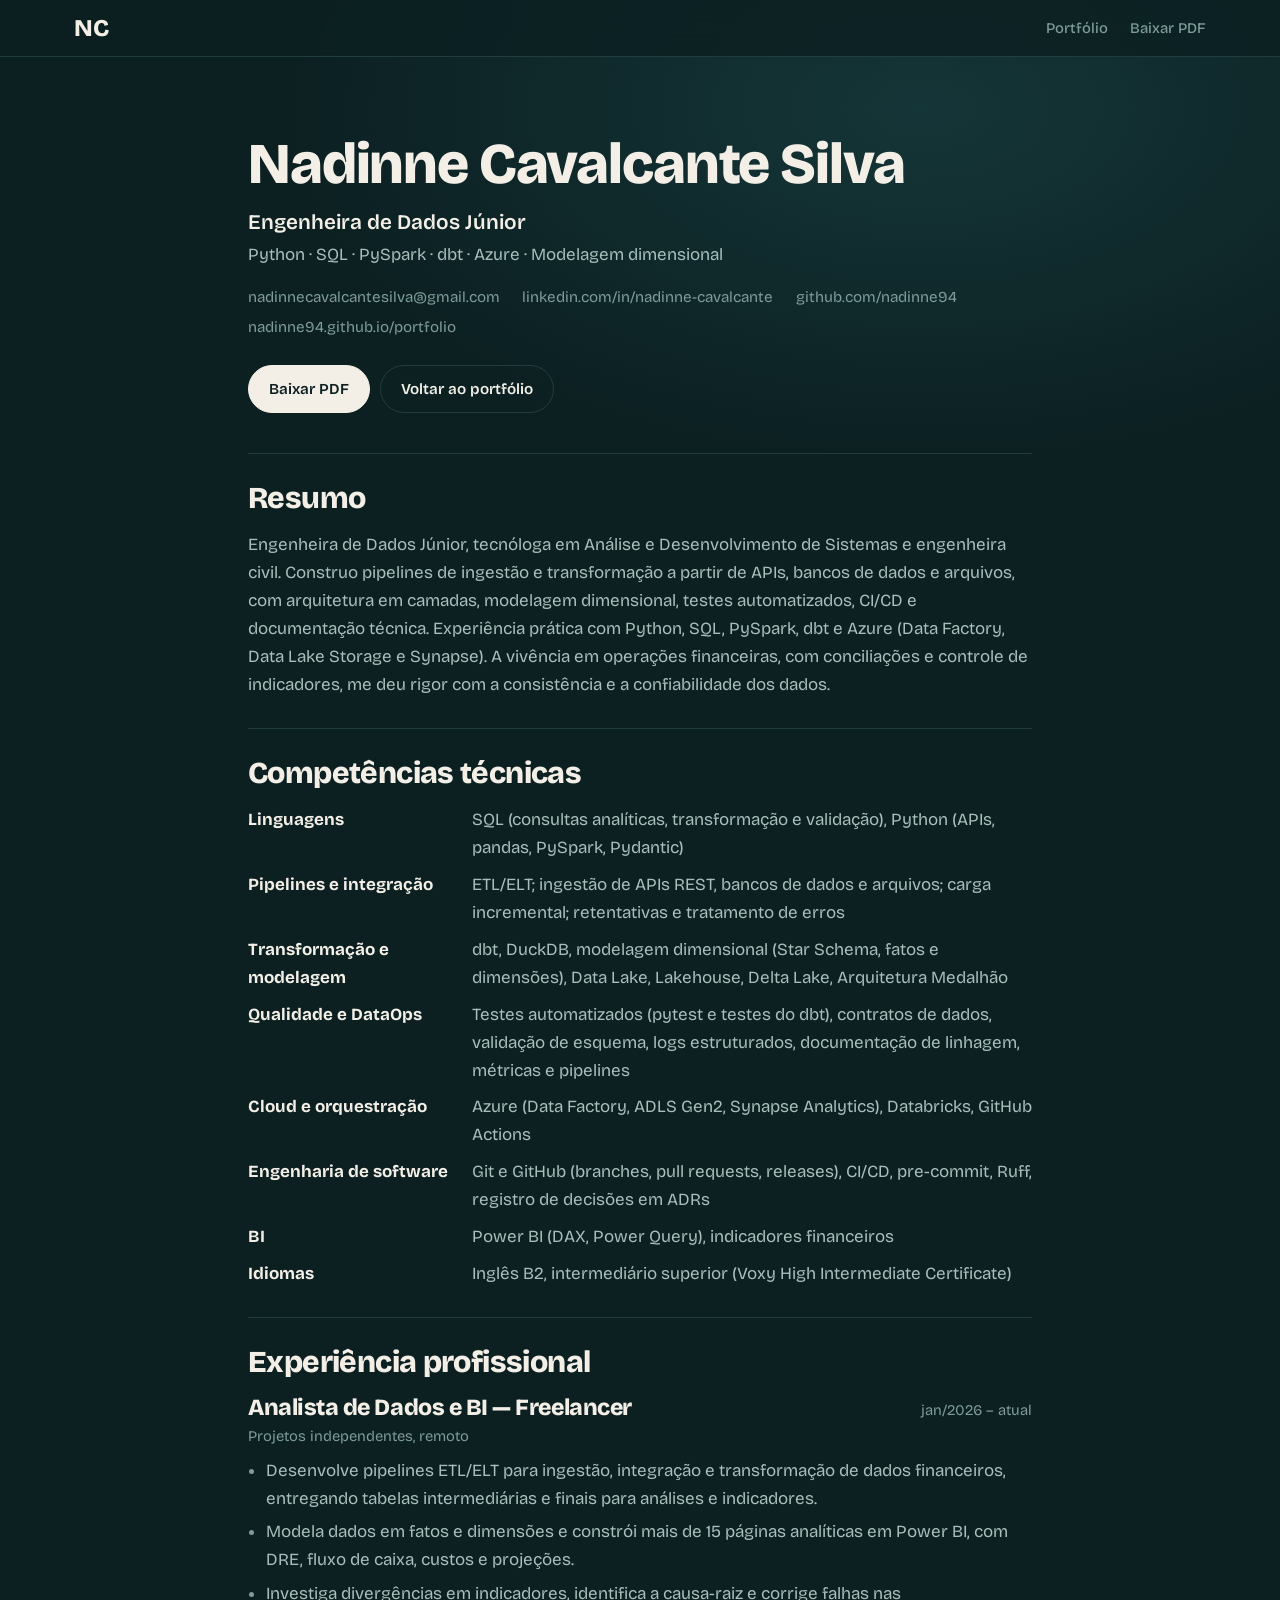
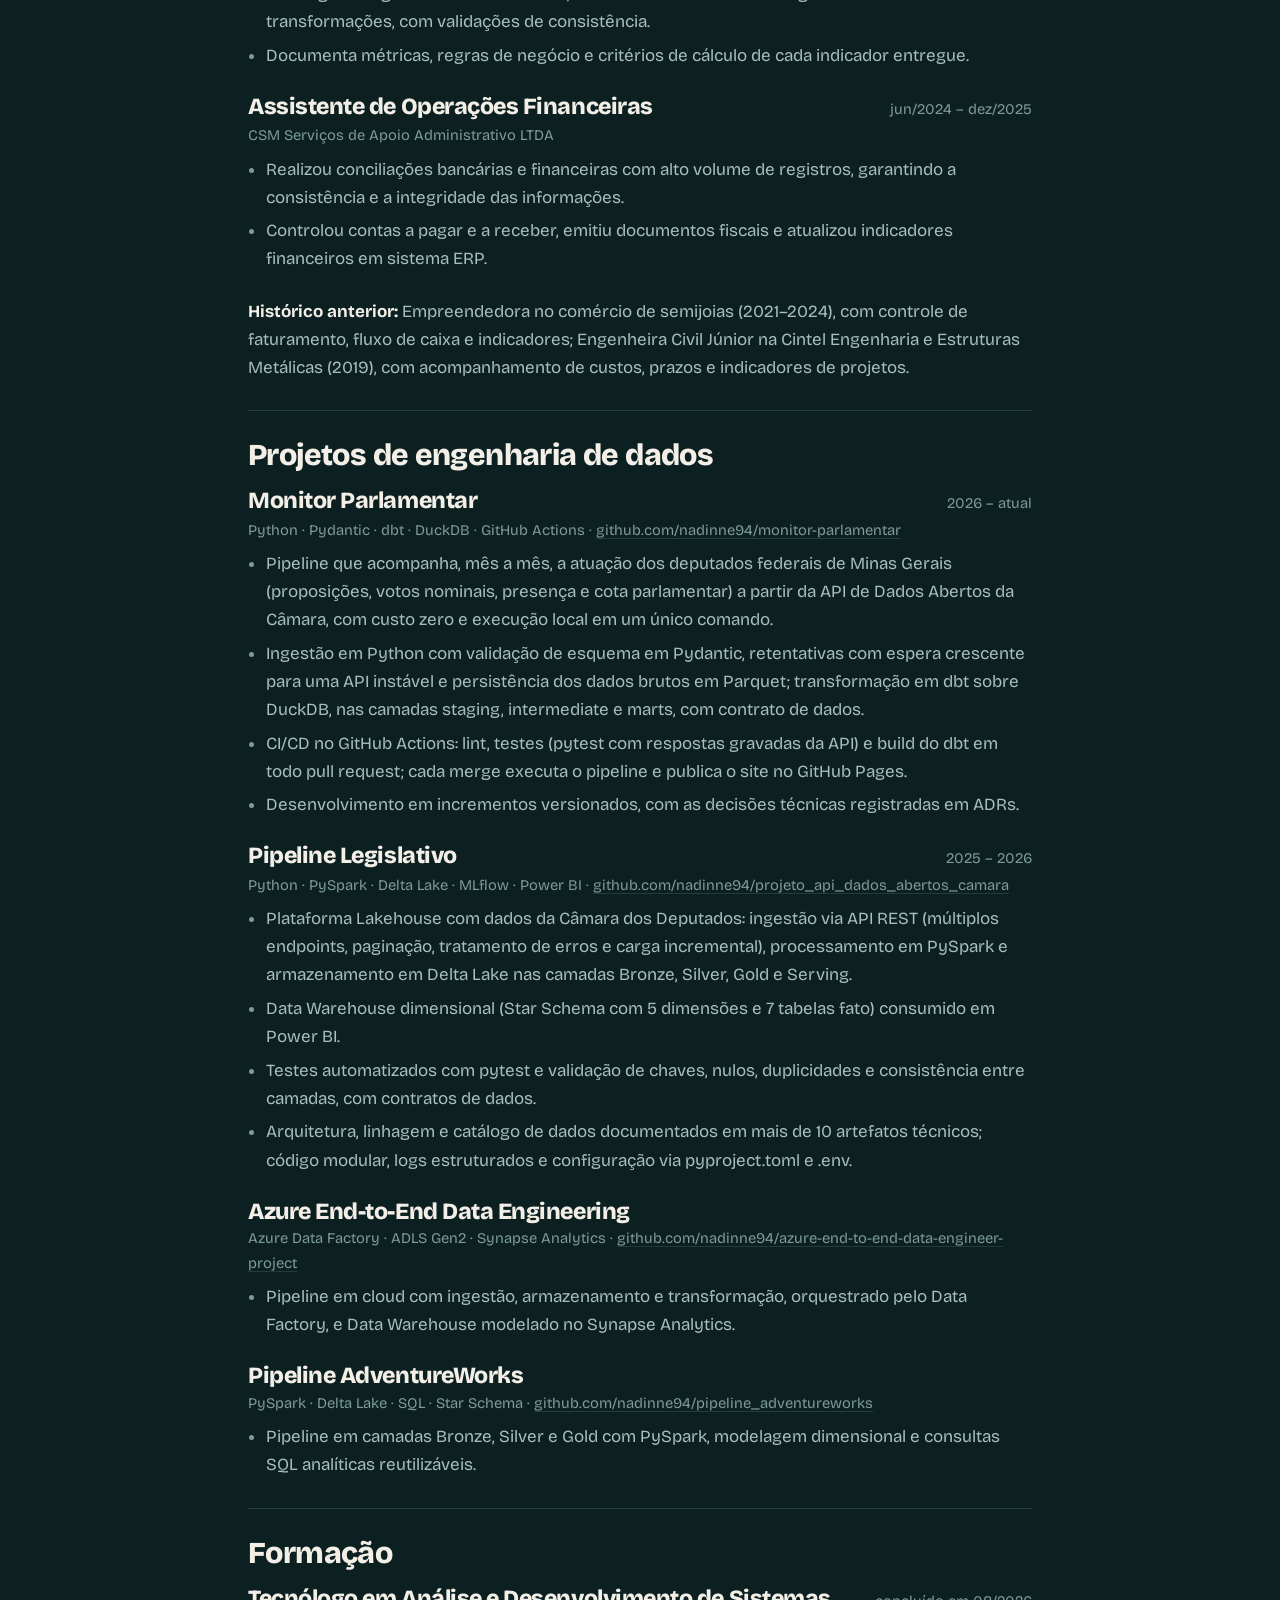
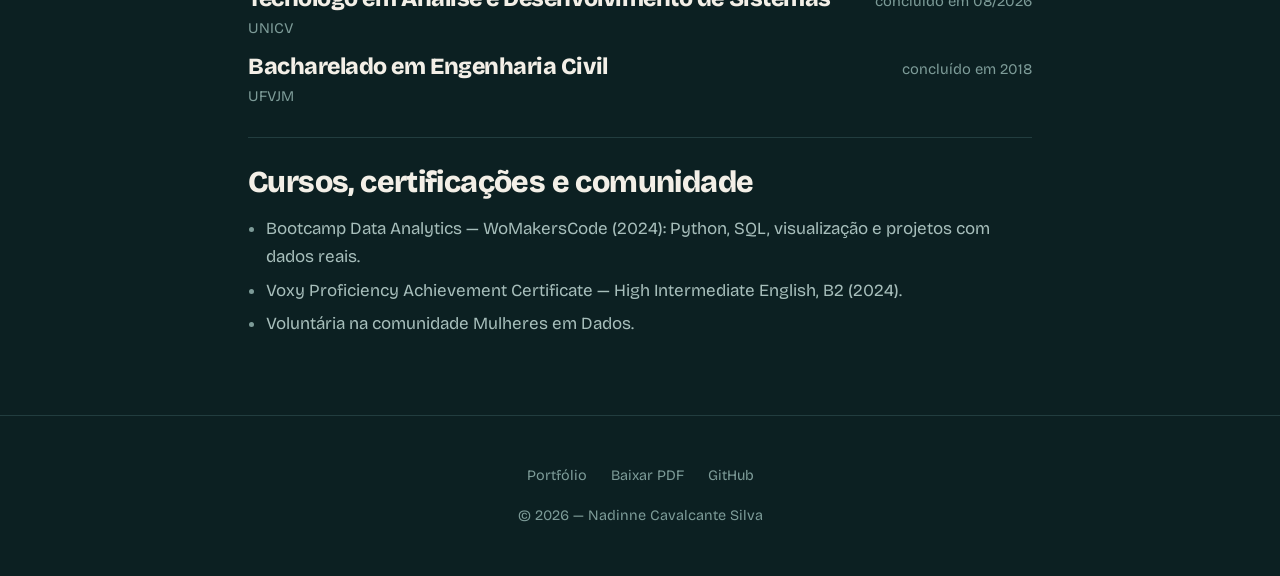
==== curriculo/index.html @ 25554c91 "Fonte em largura normal e nome sem o Silva no site" ====
<!DOCTYPE html>
<html lang="pt-BR">
<head>
  <meta charset="UTF-8" />
  <meta name="viewport" content="width=device-width, initial-scale=1, viewport-fit=cover" />
  <title>Currículo — Nadinne Cavalcante Silva</title>
  <meta name="description" content="Currículo de Nadinne Cavalcante Silva, Engenheira de Dados Júnior: Python, SQL, PySpark, dbt, Azure, modelagem dimensional, testes e CI/CD." />
  <script>document.documentElement.classList.add('js');</script>
  <link rel="preconnect" href="https://fonts.googleapis.com" />
  <link rel="preconnect" href="https://fonts.gstatic.com" crossorigin />
  <link href="https://fonts.googleapis.com/css2?family=Bricolage+Grotesque:opsz,wdth,wght@12..96,75..100,200..800&display=swap" rel="stylesheet" />
  <link rel="icon" type="image/svg+xml" href="../assets/favicon.svg" />
  <meta name="theme-color" content="#0c2022" />
  <link rel="stylesheet" href="../assets/css/styles.css?v=20261118" />
  <link rel="stylesheet" href="../assets/css/curriculo.css?v=20261118" />
</head>

<!--
  Este arquivo é a fonte única do currículo.
  Para atualizar o PDF: abra esta página no navegador, Ctrl+P,
  destino "Salvar como PDF", papel A4, margens "Padrão", e salve em
  docs/Nadinne_Cavalcante_Silva_Data_Engineer.pdf
  (a versão impressa já sai em fundo branco, pronta para candidaturas).
-->

<body>
  <nav class="navbar no-print">
    <div class="nav-inner">
      <a class="nav-logo" href="../">NC</a>
      <div class="nav-social">
        <a href="../">Portfólio</a>
        <a href="../docs/Nadinne_Cavalcante_Silva_Data_Engineer.pdf" download>Baixar PDF</a>
      </div>
    </div>
  </nav>

  <main class="cv">
    <header class="cv-header">
      <h1>Nadinne Cavalcante Silva</h1>
      <p class="cv-role">Engenheira de Dados Júnior</p>
      <p class="cv-stack">Python · SQL · PySpark · dbt · Azure · Modelagem dimensional</p>
      <ul class="cv-contacts">
        <li><a href="mailto:nadinnecavalcantesilva@gmail.com">nadinnecavalcantesilva@gmail.com</a></li>
        <li><a href="https://www.linkedin.com/in/nadinne-cavalcante/">linkedin.com/in/nadinne-cavalcante</a></li>
        <li><a href="https://github.com/nadinne94">github.com/nadinne94</a></li>
        <li><a href="https://nadinne94.github.io/portfolio/">nadinne94.github.io/portfolio</a></li>
      </ul>
      <div class="cv-actions no-print">
        <a class="btn primary" href="../docs/Nadinne_Cavalcante_Silva_Data_Engineer.pdf" download>Baixar PDF</a>
        <a class="btn" href="../#timeline">Voltar ao portfólio</a>
      </div>
    </header>

    <section class="cv-section">
      <h2>Resumo</h2>
      <p>
        Engenheira de Dados Júnior, tecnóloga em Análise e Desenvolvimento de Sistemas e engenheira civil. Construo pipelines de ingestão e transformação a partir de APIs, bancos de dados e arquivos, com arquitetura em camadas, modelagem dimensional, testes automatizados, CI/CD e documentação técnica. Experiência prática com Python, SQL, PySpark, dbt e Azure (Data Factory, Data Lake Storage e Synapse). A vivência em operações financeiras, com conciliações e controle de indicadores, me deu rigor com a consistência e a confiabilidade dos dados.
      </p>
    </section>

    <section class="cv-section">
      <h2>Competências técnicas</h2>
      <dl class="cv-skills">
        <div><dt>Linguagens</dt><dd>SQL (consultas analíticas, transformação e validação), Python (APIs, pandas, PySpark, Pydantic)</dd></div>
        <div><dt>Pipelines e integração</dt><dd>ETL/ELT; ingestão de APIs REST, bancos de dados e arquivos; carga incremental; retentativas e tratamento de erros</dd></div>
        <div><dt>Transformação e modelagem</dt><dd>dbt, DuckDB, modelagem dimensional (Star Schema, fatos e dimensões), Data Lake, Lakehouse, Delta Lake, Arquitetura Medalhão</dd></div>
        <div><dt>Qualidade e DataOps</dt><dd>Testes automatizados (pytest e testes do dbt), contratos de dados, validação de esquema, logs estruturados, documentação de linhagem, métricas e pipelines</dd></div>
        <div><dt>Cloud e orquestração</dt><dd>Azure (Data Factory, ADLS Gen2, Synapse Analytics), Databricks, GitHub Actions</dd></div>
        <div><dt>Engenharia de software</dt><dd>Git e GitHub (branches, pull requests, releases), CI/CD, pre-commit, Ruff, registro de decisões em ADRs</dd></div>
        <div><dt>BI</dt><dd>Power BI (DAX, Power Query), indicadores financeiros</dd></div>
        <div><dt>Idiomas</dt><dd>Inglês B2, intermediário superior (Voxy High Intermediate Certificate)</dd></div>
      </dl>
    </section>

    <section class="cv-section">
      <h2>Experiência profissional</h2>

      <article class="cv-item">
        <div class="cv-item-head">
          <h3>Analista de Dados e BI — Freelancer</h3>
          <span class="cv-date">jan/2026 – atual</span>
        </div>
        <p class="cv-org">Projetos independentes, remoto</p>
        <ul>
          <li>Desenvolve pipelines ETL/ELT para ingestão, integração e transformação de dados financeiros, entregando tabelas intermediárias e finais para análises e indicadores.</li>
          <li>Modela dados em fatos e dimensões e constrói mais de 15 páginas analíticas em Power BI, com DRE, fluxo de caixa, custos e projeções.</li>
          <li>Investiga divergências em indicadores, identifica a causa-raiz e corrige falhas nas transformações, com validações de consistência.</li>
          <li>Documenta métricas, regras de negócio e critérios de cálculo de cada indicador entregue.</li>
        </ul>
      </article>

      <article class="cv-item">
        <div class="cv-item-head">
          <h3>Assistente de Operações Financeiras</h3>
          <span class="cv-date">jun/2024 – dez/2025</span>
        </div>
        <p class="cv-org">CSM Serviços de Apoio Administrativo LTDA</p>
        <ul>
          <li>Realizou conciliações bancárias e financeiras com alto volume de registros, garantindo a consistência e a integridade das informações.</li>
          <li>Controlou contas a pagar e a receber, emitiu documentos fiscais e atualizou indicadores financeiros em sistema ERP.</li>
        </ul>
      </article>

      <p class="cv-previous">
        <strong>Histórico anterior:</strong> Empreendedora no comércio de semijoias (2021–2024), com controle de faturamento, fluxo de caixa e indicadores; Engenheira Civil Júnior na Cintel Engenharia e Estruturas Metálicas (2019), com acompanhamento de custos, prazos e indicadores de projetos.
      </p>
    </section>

    <section class="cv-section">
      <h2>Projetos de engenharia de dados</h2>

      <article class="cv-item">
        <div class="cv-item-head">
          <h3>Monitor Parlamentar</h3>
          <span class="cv-date">2026 – atual</span>
        </div>
        <p class="cv-org">Python · Pydantic · dbt · DuckDB · GitHub Actions · <a href="https://github.com/nadinne94/monitor-parlamentar">github.com/nadinne94/monitor-parlamentar</a></p>
        <ul>
          <li>Pipeline que acompanha, mês a mês, a atuação dos deputados federais de Minas Gerais (proposições, votos nominais, presença e cota parlamentar) a partir da API de Dados Abertos da Câmara, com custo zero e execução local em um único comando.</li>
          <li>Ingestão em Python com validação de esquema em Pydantic, retentativas com espera crescente para uma API instável e persistência dos dados brutos em Parquet; transformação em dbt sobre DuckDB, nas camadas staging, intermediate e marts, com contrato de dados.</li>
          <li>CI/CD no GitHub Actions: lint, testes (pytest com respostas gravadas da API) e build do dbt em todo pull request; cada merge executa o pipeline e publica o site no GitHub Pages.</li>
          <li>Desenvolvimento em incrementos versionados, com as decisões técnicas registradas em ADRs.</li>
        </ul>
      </article>

      <article class="cv-item">
        <div class="cv-item-head">
          <h3>Pipeline Legislativo</h3>
          <span class="cv-date">2025 – 2026</span>
        </div>
        <p class="cv-org">Python · PySpark · Delta Lake · MLflow · Power BI · <a href="https://github.com/nadinne94/projeto_api_dados_abertos_camara">github.com/nadinne94/projeto_api_dados_abertos_camara</a></p>
        <ul>
          <li>Plataforma Lakehouse com dados da Câmara dos Deputados: ingestão via API REST (múltiplos endpoints, paginação, tratamento de erros e carga incremental), processamento em PySpark e armazenamento em Delta Lake nas camadas Bronze, Silver, Gold e Serving.</li>
          <li>Data Warehouse dimensional (Star Schema com 5 dimensões e 7 tabelas fato) consumido em Power BI.</li>
          <li>Testes automatizados com pytest e validação de chaves, nulos, duplicidades e consistência entre camadas, com contratos de dados.</li>
          <li>Arquitetura, linhagem e catálogo de dados documentados em mais de 10 artefatos técnicos; código modular, logs estruturados e configuração via pyproject.toml e .env.</li>
        </ul>
      </article>

      <article class="cv-item">
        <div class="cv-item-head">
          <h3>Azure End-to-End Data Engineering</h3>
        </div>
        <p class="cv-org">Azure Data Factory · ADLS Gen2 · Synapse Analytics · <a href="https://github.com/nadinne94/azure-end-to-end-data-engineer-project">github.com/nadinne94/azure-end-to-end-data-engineer-project</a></p>
        <ul>
          <li>Pipeline em cloud com ingestão, armazenamento e transformação, orquestrado pelo Data Factory, e Data Warehouse modelado no Synapse Analytics.</li>
        </ul>
      </article>

      <article class="cv-item">
        <div class="cv-item-head">
          <h3>Pipeline AdventureWorks</h3>
        </div>
        <p class="cv-org">PySpark · Delta Lake · SQL · Star Schema · <a href="https://github.com/nadinne94/pipeline_adventureworks">github.com/nadinne94/pipeline_adventureworks</a></p>
        <ul>
          <li>Pipeline em camadas Bronze, Silver e Gold com PySpark, modelagem dimensional e consultas SQL analíticas reutilizáveis.</li>
        </ul>
      </article>
    </section>

    <section class="cv-section">
      <h2>Formação</h2>
      <article class="cv-item cv-item--compact">
        <div class="cv-item-head">
          <h3>Tecnólogo em Análise e Desenvolvimento de Sistemas</h3>
          <span class="cv-date">concluído em 08/2026</span>
        </div>
        <p class="cv-org">UNICV</p>
      </article>
      <article class="cv-item cv-item--compact">
        <div class="cv-item-head">
          <h3>Bacharelado em Engenharia Civil</h3>
          <span class="cv-date">concluído em 2018</span>
        </div>
        <p class="cv-org">UFVJM</p>
      </article>
    </section>

    <section class="cv-section">
      <h2>Cursos, certificações e comunidade</h2>
      <ul class="cv-list">
        <li>Bootcamp Data Analytics — WoMakersCode (2024): Python, SQL, visualização e projetos com dados reais.</li>
        <li>Voxy Proficiency Achievement Certificate — High Intermediate English, B2 (2024).</li>
        <li>Voluntária na comunidade Mulheres em Dados.</li>
      </ul>
    </section>
  </main>

  <footer class="footer no-print">
    <div class="footer-links">
      <a href="../">Portfólio</a>
      <a href="../docs/Nadinne_Cavalcante_Silva_Data_Engineer.pdf" download>Baixar PDF</a>
      <a href="https://github.com/nadinne94">GitHub</a>
    </div>
    <p>© 2026 — Nadinne Cavalcante Silva</p>
  </footer>
</body>
</html>
---- assets/css/styles.css ----
/* ==========================================================================
   Identidade visual — mesma da capa do LinkedIn
   Fundo verde-petróleo profundo com brilho suave à direita,
   títulos em Bricolage Grotesque condensada e pesada (creme),
   textos de apoio em verde-sálvia.
   ========================================================================== */

*, *::before, *::after { box-sizing: border-box; margin: 0; padding: 0; }

:root {
  /* Cores da capa (HSL sem a função, para permitir hsl(var(--x) / .1)) */
  --bg: 185 48% 9%;          /* #0c2022 — fundo */
  --bg-glow: 184 46% 15%;    /* #143436 — brilho radial */
  --card: 184 47% 11%;       /* superfícies um tom acima do fundo */
  --fg: 40 32% 93%;          /* #f2eee6 — creme dos títulos */
  --muted-fg: 172 15% 70%;   /* #a8bfbc — sálvia do subtítulo */
  --faint-fg: 174 13% 55%;   /* #7e9c99 — sálvia do link do GitHub */
  --border: 184 30% 19%;     /* linhas e contornos */
  --primary: 172 15% 70%;    /* destaque = sálvia (datas, rótulos, links) */

  --font: "Bricolage Grotesque", "Helvetica Neue", Arial, sans-serif;
  --radius: .75rem;
}

html { scroll-behavior: smooth; }

body {
  background:
    radial-gradient(ellipse 70% 55% at 72% 12%, hsl(var(--bg-glow)) 0%, transparent 70%),
    hsl(var(--bg));
  background-attachment: fixed;
  color: hsl(var(--fg));
  font-family: var(--font);
  font-optical-sizing: auto;
  font-size: 1.0625rem;
  line-height: 1.65;
  overflow-x: hidden;
  -webkit-text-size-adjust: 100%;
}

a { color: inherit; text-decoration: none; }
img, iframe { max-width: 100%; }

:focus-visible { outline: 2px solid hsl(var(--fg)); outline-offset: 3px; border-radius: 4px; }

/* Títulos: o "carimbo" da capa — condensado, pesado, creme */
h1, h2, h3, .nav-logo, .metric strong {
  font-family: var(--font);
  font-weight: 800;
  font-stretch: 100%;
  font-variation-settings: "wdth" 100;
  letter-spacing: -.02em;
  color: hsl(var(--fg));
}

/* ---------- Navegação ---------- */
.navbar {
  position: fixed; top: 0; width: 100%; z-index: 50;
  padding-top: env(safe-area-inset-top, 0px);
  backdrop-filter: blur(16px);
  background: hsl(var(--bg) / .82);
  border-bottom: 1px solid hsl(var(--border));
}
.nav-inner { max-width: 1180px; margin: 0 auto; padding: 1rem 1.5rem; display: flex; justify-content: space-between; align-items: center; }
.nav-logo { font-size: 1.5rem; line-height: 1; }
.nav-social { display: flex; align-items: center; gap: 1.4rem; }
.nav-social a, .mobile-menu a { color: hsl(var(--faint-fg)); font-size: .92rem; font-weight: 500; transition: color .2s; }
.nav-social a:hover, .mobile-menu a:hover { color: hsl(var(--fg)); }
.nav-toggle {
  display: none; background: transparent; border: 1px solid hsl(var(--border));
  color: hsl(var(--fg)); font-size: 1.3rem; border-radius: .6rem; padding: .3rem .65rem; cursor: pointer;
}
.mobile-menu { display: none; flex-direction: column; gap: .15rem; padding: .75rem 1rem 1rem; border-top: 1px solid hsl(var(--border)); background: hsl(var(--bg) / .98); }
.mobile-menu.open { display: flex; }
.mobile-menu a { padding: .75rem .8rem; border-radius: .6rem; }
.mobile-menu a:hover { background: hsl(var(--fg) / .05); }

/* ---------- Hero (espelha a composição da capa) ---------- */
.hero { max-width: 1180px; margin: 0 auto; padding: 9rem 1.5rem 3.5rem; position: relative; }
.hero h1 {
  font-size: clamp(3rem, 8.5vw, 6.5rem);
  line-height: .92;
  margin-bottom: 1.4rem;
  overflow-wrap: anywhere;
}
.gradient-text { color: inherit; } /* mantida por compatibilidade; sem degradê */
.hero-sub { color: hsl(var(--muted-fg)); font-size: clamp(1.1rem, 1.6vw, 1.3rem); line-height: 1.5; max-width: 34em; margin-bottom: 2rem; }
.hero-nav { margin-top: 2.2rem; display: flex; align-items: center; gap: .6rem; flex-wrap: wrap; }
.hero-actions { display: flex; gap: .6rem; flex-wrap: wrap; }
.container { max-width: 1180px; margin: 0 auto; padding: 0 1.5rem 2rem; }

/* ---------- Botões ---------- */
.tab-btn, .btn {
  display: inline-flex; align-items: center; justify-content: center; gap: .45rem;
  font-family: var(--font); font-weight: 600; font-size: .95rem;
  min-height: 42px; padding: .65rem 1.25rem;
  border-radius: 999px; border: 1px solid hsl(var(--border));
  background: transparent; color: hsl(var(--fg));
  cursor: pointer; transition: background .2s, color .2s, border-color .2s;
}
.tab-btn:hover, .btn:hover { border-color: hsl(var(--muted-fg)); }
/* aba ativa e ação principal: "pílula" creme, como o título da capa */
.tab-btn.active, .btn.primary { background: hsl(var(--fg)); border-color: hsl(var(--fg)); color: hsl(var(--bg)); }
.tab-btn.active:hover, .btn.primary:hover { background: hsl(var(--fg) / .88); }
.nav-pill { white-space: nowrap; }

/* As abas só se escondem quando o JavaScript está ativo;
   sem ele, as seções aparecem em sequência */
.js .tab-content { display: none; }
.js .tab-content.active { display: block; }

/* ---------- Seções ---------- */
.section { padding-bottom: 3.5rem; }
.section-header { display: flex; align-items: center; gap: .9rem; margin-bottom: 1.5rem; }
.gradient-line { width: 2.2rem; height: 2px; background: hsl(var(--muted-fg) / .6); border-radius: 2px; flex: 0 0 auto; }
.section-header h2 { font-size: clamp(1.8rem, 3vw, 2.3rem); line-height: 1; }
.lead, .card p, .project-hero p, .summary-block p { color: hsl(var(--muted-fg)); font-size: 1rem; }
.lead { max-width: 40em; }

.project-hero { border: 1px solid hsl(var(--border)); background: hsl(var(--card) / .7); border-radius: 1.1rem; padding: 1.6rem; margin-bottom: 1.6rem; position: relative; overflow: hidden; }
.project-hero h2 { font-size: clamp(1.8rem, 4vw, 2.8rem); line-height: 1; margin-bottom: .8rem; overflow-wrap: anywhere; }

.badge {
  display: inline-flex; margin-bottom: 1.1rem; font-size: .85rem; font-weight: 500;
  color: hsl(var(--muted-fg)); border: 1px solid hsl(var(--border));
  padding: .3rem .8rem; border-radius: 999px;
}

.project-summary { display: grid; gap: 1.2rem; margin: 1rem 0 1.5rem; max-width: 48rem; }
.summary-block { position: relative; padding: 0 0 1.2rem 1.4rem; border-left: 1px solid hsl(var(--border)); }
.summary-block::before { content: ""; position: absolute; left: -5px; top: .45rem; width: 9px; height: 9px; border-radius: 999px; background: hsl(var(--fg)); }
.summary-block span { display: inline-flex; margin-bottom: .25rem; color: hsl(var(--fg)); font-weight: 700; font-size: 1.05rem; }

/* ---------- Métricas e arquitetura ---------- */
.metrics { display: grid; grid-template-columns: repeat(2, 1fr); gap: .8rem; margin: 1.2rem 0; }
.metric { background: hsl(var(--card) / .7); border: 1px solid hsl(var(--border)); border-radius: var(--radius); padding: 1.1rem; min-width: 0; }
.metric strong { font-size: 2.2rem; line-height: 1; display: block; margin-bottom: .4rem; overflow-wrap: anywhere; }
.metric span { color: hsl(var(--muted-fg)); font-size: .9rem; }

.arch { display: grid; gap: .75rem; margin: 1rem 0; }
.arch-node { background: hsl(var(--card) / .7); border: 1px solid hsl(var(--border)); border-radius: var(--radius); padding: .8rem; text-align: center; font-weight: 600; font-size: .9rem; }
.arch-arrow { text-align: center; color: hsl(var(--faint-fg)); font-weight: 600; }

.dashboard-frame { width: 100%; aspect-ratio: 16/10; border: 1px solid hsl(var(--border)); border-radius: var(--radius); overflow: hidden; background: hsl(var(--card)); }
.dashboard-frame iframe { width: 100%; height: 100%; border: 0; }

/* ---------- Tags ---------- */
.skill-tag, .card-tag {
  border-radius: 999px; background: hsl(var(--fg) / .04);
  color: hsl(var(--muted-fg)); border: 1px solid hsl(var(--border)); font-weight: 500;
}

/* ---------- Cards ---------- */
.cards-grid { display: grid; grid-template-columns: 1fr; gap: 1rem; }
.card {
  background: hsl(var(--card) / .7); border: 1px solid hsl(var(--border));
  border-radius: var(--radius); padding: 1.4rem; position: relative; overflow: hidden;
  transition: border-color .25s; min-width: 0;
}
.card:hover { border-color: hsl(var(--muted-fg) / .55); }
.card-line { display: none; } /* filete em degradê da identidade antiga */
.card h3 { font-size: 1.45rem; line-height: 1.05; margin-bottom: .6rem; }
.card-tags { display: flex; flex-wrap: wrap; gap: .35rem; margin-top: .9rem; }
.card-tag { font-size: .78rem; padding: .2rem .6rem; }
.card-link { display: inline-flex; margin-top: 1rem; color: hsl(var(--fg)); font-size: .95rem; font-weight: 600; text-decoration: underline; text-decoration-color: hsl(var(--muted-fg) / .5); text-underline-offset: .25em; }
.card-link:hover { text-decoration-color: hsl(var(--fg)); }

/* Card inteiro clicável: o link do título se estende por todo o card */
.card-title-link { color: inherit; }
.card-title-link::after { content: ""; position: absolute; inset: 0; border-radius: inherit; }
.card:has(.card-title-link) { cursor: pointer; }
.card:has(.card-title-link:hover) .card-link,
.card:has(.card-title-link:focus-visible) .card-link { text-decoration-color: hsl(var(--fg)); }
.card:has(.card-title-link:focus-visible) { border-color: hsl(var(--fg)); }
.card-title-link:focus-visible { outline: none; }

/* ---------- Rodapé ---------- */
.footer { text-align: center; padding: 3rem 1.5rem calc(3rem + env(safe-area-inset-bottom, 0px)); border-top: 1px solid hsl(var(--border)); color: hsl(var(--faint-fg)); font-size: .9rem; }
.footer-links { display: flex; justify-content: center; gap: 1.5rem; margin-bottom: 1rem; flex-wrap: wrap; }
.footer-links a:hover { color: hsl(var(--fg)); }

/* ---------- Entrada suave (uma só, discreta) ---------- */
.js [data-reveal] { opacity: 0; transform: translateY(.6rem); transition: opacity .5s ease, transform .5s ease; }
.js [data-reveal].revealed { opacity: 1; transform: none; }
@media (prefers-reduced-motion: reduce) {
  html { scroll-behavior: auto; }
  .js [data-reveal] { opacity: 1; transform: none; transition: none; }
}

/* ---------- Responsivo ---------- */
@media (min-width: 720px) { .cards-grid { grid-template-columns: repeat(2, 1fr); } }
@media (min-width: 820px) { .metrics { grid-template-columns: repeat(4, 1fr); } }
@media (min-width: 1040px) { .cards-grid { grid-template-columns: repeat(3, 1fr); } }

@media (max-width: 980px) {
  .nav-inner { padding: .75rem 1rem; }
  .nav-social { display: none; }
  .nav-toggle { display: block; }
}

@media (max-width: 640px) {
  body { font-size: 1rem; line-height: 1.6; }
  .hero { padding: 6.8rem 1rem 2.4rem; }
  .hero h1 { font-size: clamp(2.8rem, 15vw, 3.6rem); }
  .hero-sub { font-size: 1.05rem; }
  .hero-nav, .hero-actions { display: grid; grid-template-columns: 1fr 1fr; gap: .5rem; }
  .tab-btn, .btn { width: 100%; padding: .7rem 1rem; }
  .btn.primary { grid-column: 1 / -1; } /* ação principal ocupa a linha inteira */
  .container { padding: 0 1rem 1.5rem; }
  .section { padding-bottom: 2.4rem; }
  .section-header { gap: .65rem; margin-bottom: 1rem; }
  .gradient-line { width: 1.5rem; }
  .section-header h2 { font-size: 1.75rem; }
  .project-hero { padding: 1.1rem; border-radius: .9rem; }
  .lead, .card p, .project-hero p, .summary-block p { font-size: .95rem; }
  .summary-block { padding-left: 1rem; }
  .metrics { grid-template-columns: 1fr 1fr; }
  .metric { padding: .9rem; }
  .metric strong { font-size: 1.7rem; }
  .arch { grid-template-columns: 1fr; gap: .45rem; }
  .arch-arrow { font-size: 0; }
  .arch-arrow::after { content: '↓'; font-size: 1.05rem; }
  .dashboard-frame { aspect-ratio: 4/3; }
  .card { padding: 1.1rem; }
  .card h3 { font-size: 1.3rem; }
  .footer { padding: 2.2rem 1rem calc(2.2rem + env(safe-area-inset-bottom, 0px)); }
  .footer-links { gap: 1rem; }
}

@media (max-width: 380px) {
  .hero h1 { font-size: 2.6rem; }
  .container, .hero { padding-left: .85rem; padding-right: .85rem; }
  .project-hero, .card { padding: .95rem; }
  .dashboard-frame { aspect-ratio: 1/1; }
}
---- assets/css/curriculo.css ----
/* Currículo: na tela segue a identidade do portfólio;
   na impressão (e no PDF) vira um documento claro, de uma coluna, fácil de ler
   para pessoas e para os sistemas de recrutamento. */

.cv { max-width: 52rem; margin: 0 auto; padding: 8.5rem 1.5rem 3rem; }

.cv-header { margin-bottom: 2.5rem; }
.cv-header h1 { font-size: clamp(2.3rem, 6vw, 3.6rem); line-height: 1; margin-bottom: .8rem; text-wrap: balance; }
.cv-role { font-size: 1.3rem; font-weight: 600; color: hsl(var(--fg)); }
.cv-stack { color: hsl(var(--muted-fg)); margin-bottom: 1rem; }
.cv-contacts { list-style: none; display: flex; flex-wrap: wrap; gap: .3rem 1.4rem; color: hsl(var(--faint-fg)); font-size: .95rem; }
.cv-contacts a:hover, .cv-org a:hover { color: hsl(var(--fg)); }
.cv-actions { display: flex; gap: .6rem; flex-wrap: wrap; margin-top: 1.6rem; }

.cv-section { padding: 1.8rem 0; border-top: 1px solid hsl(var(--border)); }
.cv-section h2 { font-size: 1.9rem; line-height: 1; margin-bottom: 1.1rem; }
.cv-section > p { color: hsl(var(--muted-fg)); }

.cv-skills { display: grid; gap: .55rem; }
.cv-skills div { display: grid; grid-template-columns: 13rem 1fr; gap: 1rem; }
.cv-skills dt { font-weight: 700; }
.cv-skills dd { color: hsl(var(--muted-fg)); }

.cv-item + .cv-item { margin-top: 1.5rem; }
.cv-item-head { display: flex; justify-content: space-between; align-items: baseline; gap: 1rem; flex-wrap: wrap; }
.cv-item h3 { font-size: 1.45rem; line-height: 1.1; }
.cv-date { color: hsl(var(--faint-fg)); font-size: .92rem; white-space: nowrap; }
.cv-org { color: hsl(var(--faint-fg)); font-size: .92rem; margin: .15rem 0 .5rem; overflow-wrap: anywhere; }
.cv-org a { text-decoration: underline; text-decoration-color: hsl(var(--border)); text-underline-offset: .2em; }
.cv-item ul, .cv-list { padding-left: 1.1rem; display: grid; gap: .35rem; color: hsl(var(--muted-fg)); }
.cv-item ul li::marker, .cv-list li::marker { color: hsl(var(--faint-fg)); }
.cv-item--compact + .cv-item--compact { margin-top: .9rem; }
.cv-item--compact .cv-org { margin-bottom: 0; }
.cv-previous { margin-top: 1.5rem; color: hsl(var(--muted-fg)); }
.cv-previous strong { color: hsl(var(--fg)); }

@media (max-width: 640px) {
  .cv { padding: 6.5rem 1rem 2rem; }
  .cv-skills div { grid-template-columns: 1fr; gap: 0; }
  .cv-actions { display: grid; grid-template-columns: 1fr; }
  .cv-actions .btn { width: 100%; }
  /* esta página não tem menu hambúrguer */
  .nav-social { display: flex; gap: 1rem; }
}
@media (min-width: 641px) and (max-width: 980px) {
  .nav-social { display: flex; gap: 1rem; }
}

/* ---------- Impressão / PDF ---------- */
@page { size: A4; margin: 14mm 15mm; }

@media print {
  .no-print { display: none !important; }

  body {
    background: #fff !important;
    color: #1a1a1a;
    font-size: 9.6pt;
    line-height: 1.38;
  }
  h1, h2, h3, .cv-header h1, .cv-section h2, .cv-item h3 {
    color: #0c2022;
    font-stretch: 100%;
    font-variation-settings: "wdth" 100;
  }
  .cv { max-width: none; padding: 0; }
  .cv-header { margin-bottom: 4mm; }
  .cv-header h1 { font-size: 20pt; line-height: 1.1; margin-bottom: 1mm; font-weight: 800; }
  .cv-role { font-size: 11.5pt; color: #0c2022; }
  .cv-stack { font-size: 9.6pt; color: #3d4f4e; margin-bottom: 1.5mm; }
  .cv-contacts { font-size: 9pt; color: #3d4f4e; gap: 0 5mm; }

  .cv-section { padding: 3mm 0 2mm; border-top: 0.6pt solid #b9c7c5; }
  .cv-section h2 { font-size: 10.5pt; font-weight: 800; letter-spacing: .06em; text-transform: uppercase; margin-bottom: 2mm; }
  .cv-section > p, .cv-skills dd, .cv-item ul, .cv-list, .cv-previous { color: #1a1a1a; }

  .cv-skills { gap: 1mm; }
  .cv-skills div { grid-template-columns: 42mm 1fr; gap: 3mm; }
  .cv-item + .cv-item { margin-top: 3mm; }
  .cv-item h3 { font-size: 10.2pt; font-weight: 700; line-height: 1.25; }
  .cv-date, .cv-org { font-size: 8.8pt; color: #3d4f4e; }
  .cv-org { margin: 0 0 1mm; }
  .cv-org a { text-decoration: none; }
  .cv-item ul, .cv-list { gap: .6mm; padding-left: 4.5mm; }
  .cv-item, .cv-skills div, .cv-item-head { break-inside: avoid; }
  .cv-section h2 { break-after: avoid; }
  .cv-previous { margin-top: 2.5mm; }
  .cv-previous strong, .cv-skills dt { color: #0c2022; }
  a { color: inherit !important; }
}
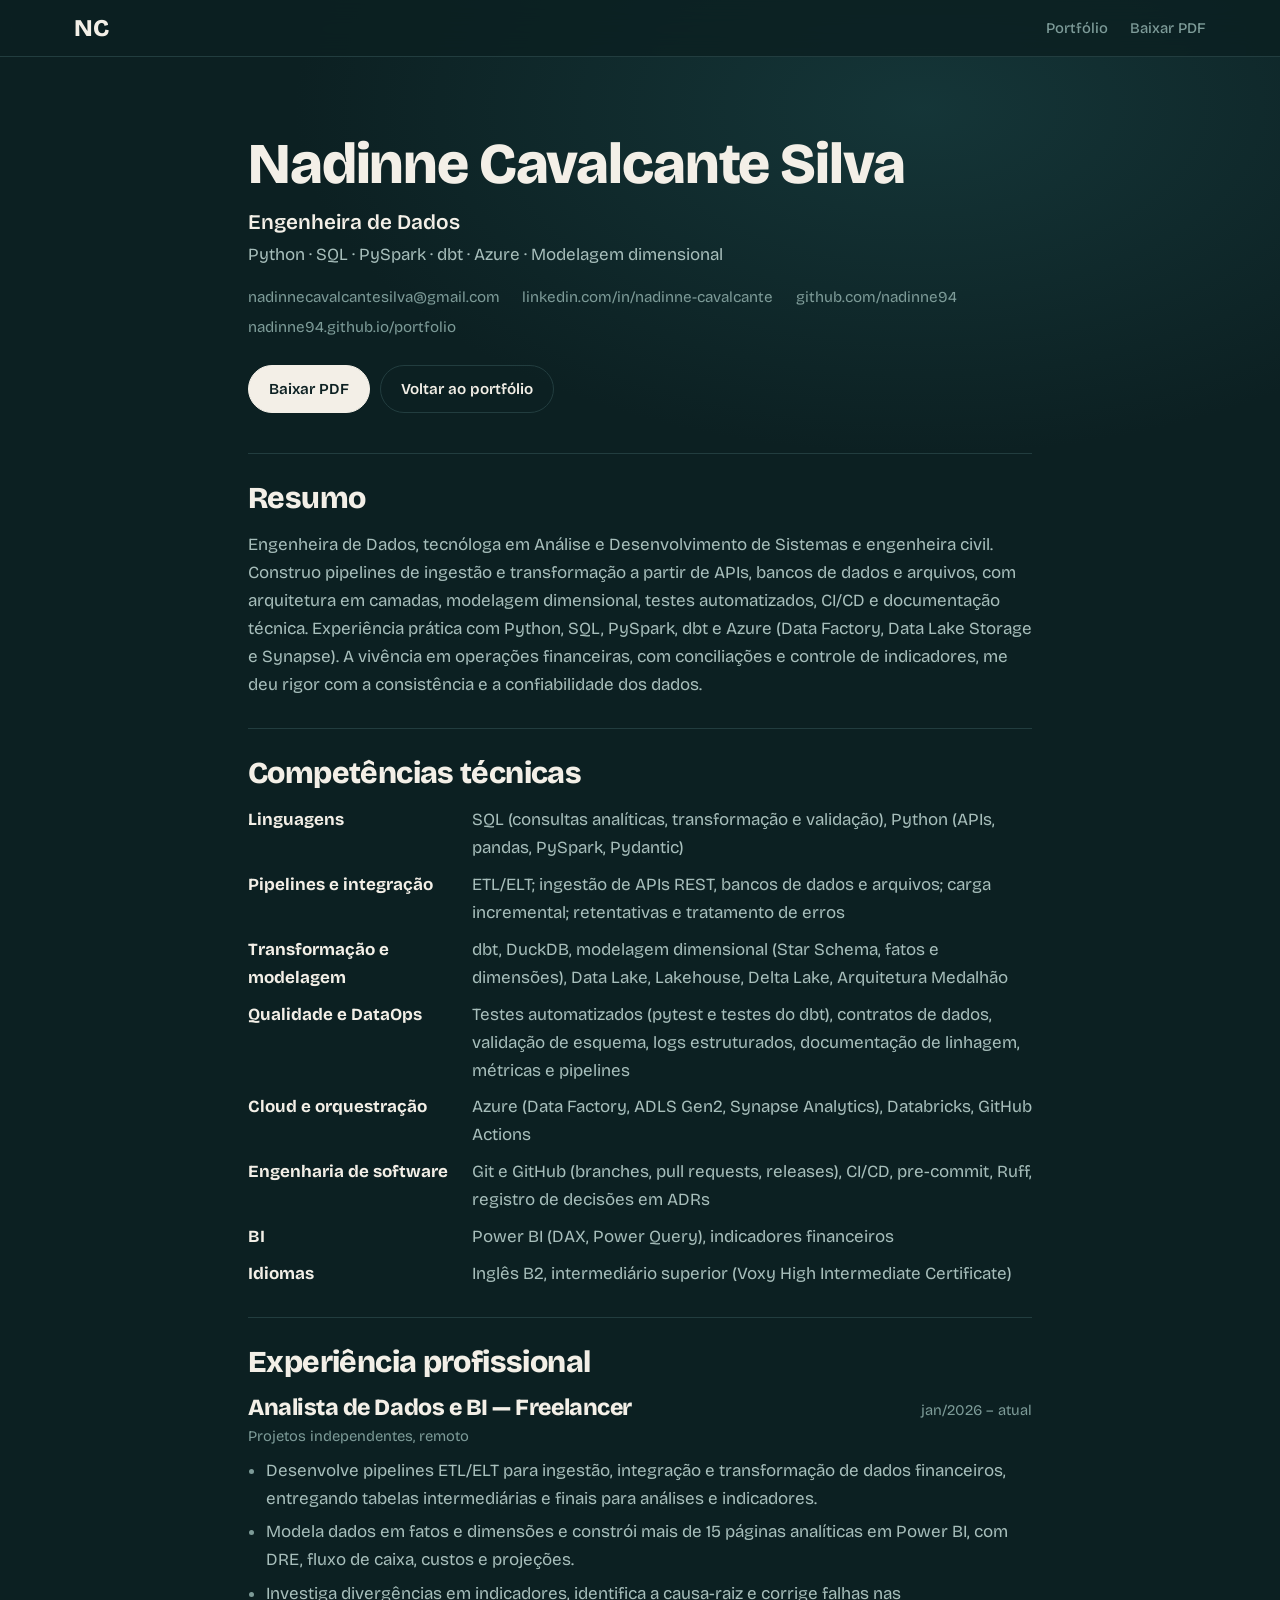
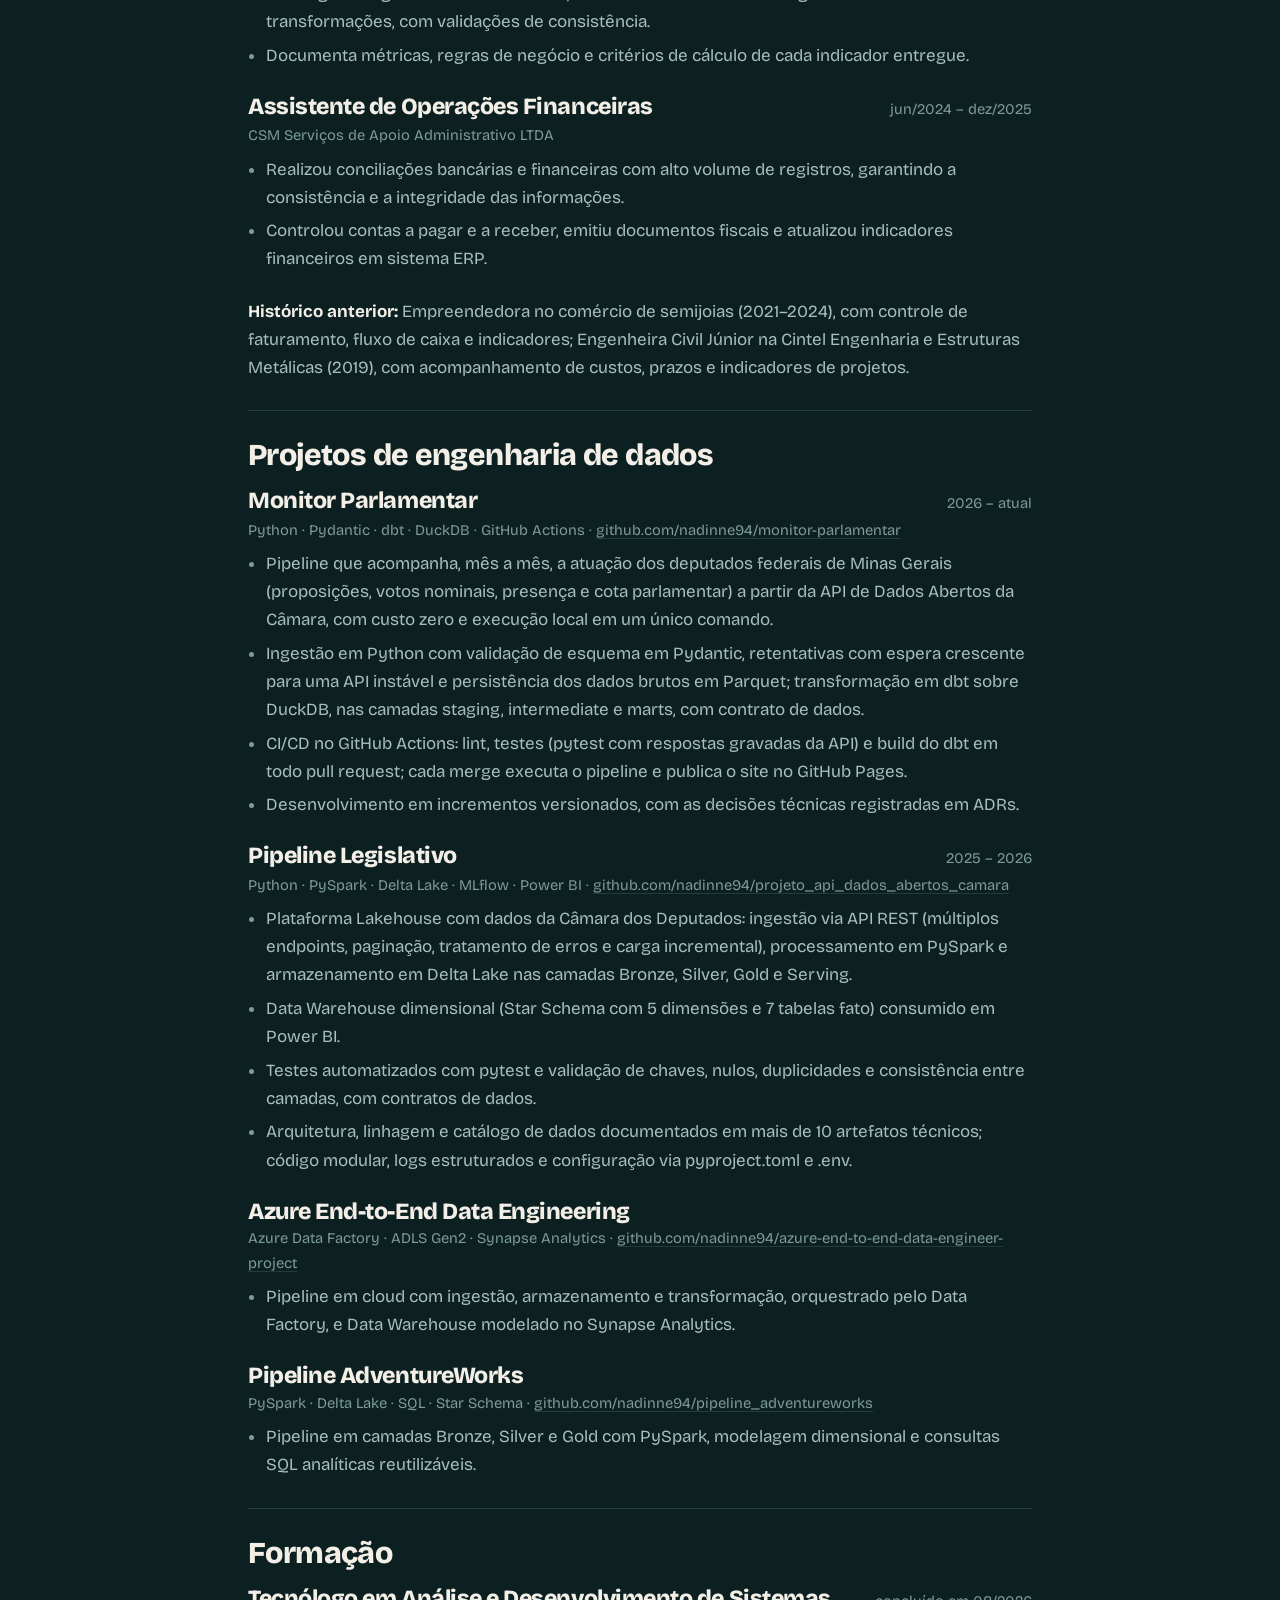
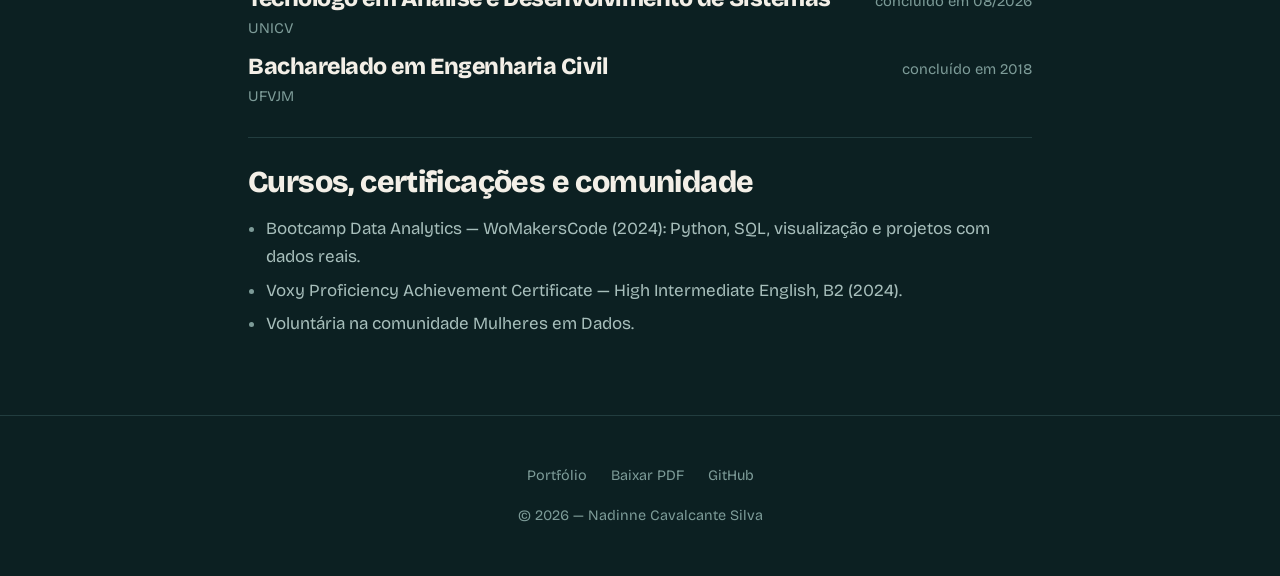
==== commit c3d5f1a2: "Prévia de link e título Engenheira de Dados" ====
--- a/curriculo/index.html
+++ b/curriculo/index.html
@@ -4,7 +4,19 @@
   <meta charset="UTF-8" />
   <meta name="viewport" content="width=device-width, initial-scale=1, viewport-fit=cover" />
   <title>Currículo — Nadinne Cavalcante Silva</title>
-  <meta name="description" content="Currículo de Nadinne Cavalcante Silva, Engenheira de Dados Júnior: Python, SQL, PySpark, dbt, Azure, modelagem dimensional, testes e CI/CD." />
+  <meta name="description" content="Currículo de Nadinne Cavalcante Silva, Engenheira de Dados: Python, SQL, PySpark, dbt, Azure, modelagem dimensional, testes e CI/CD." />
+  <link rel="canonical" href="https://nadinne94.github.io/portfolio/curriculo/" />
+  <meta property="og:type" content="website" />
+  <meta property="og:locale" content="pt_BR" />
+  <meta property="og:site_name" content="Nadinne Cavalcante" />
+  <meta property="og:title" content="Currículo — Nadinne Cavalcante Silva" />
+  <meta property="og:description" content="Currículo de Nadinne Cavalcante Silva, Engenheira de Dados: Python, SQL, PySpark, dbt, Azure, modelagem dimensional, testes e CI/CD." />
+  <meta property="og:url" content="https://nadinne94.github.io/portfolio/curriculo/" />
+  <meta property="og:image" content="https://nadinne94.github.io/portfolio/assets/og-portfolio.png" />
+  <meta property="og:image:width" content="1200" />
+  <meta property="og:image:height" content="630" />
+  <meta property="og:image:alt" content="Nadinne Cavalcante, Engenheira de Dados. Python, SQL, PySpark, dbt e Azure." />
+  <meta name="twitter:card" content="summary_large_image" />
   <script>document.documentElement.classList.add('js');</script>
   <link rel="preconnect" href="https://fonts.googleapis.com" />
   <link rel="preconnect" href="https://fonts.gstatic.com" crossorigin />
@@ -37,7 +49,7 @@
   <main class="cv">
     <header class="cv-header">
       <h1>Nadinne Cavalcante Silva</h1>
-      <p class="cv-role">Engenheira de Dados Júnior</p>
+      <p class="cv-role">Engenheira de Dados</p>
       <p class="cv-stack">Python · SQL · PySpark · dbt · Azure · Modelagem dimensional</p>
       <ul class="cv-contacts">
         <li><a href="mailto:nadinnecavalcantesilva@gmail.com">nadinnecavalcantesilva@gmail.com</a></li>
@@ -54,7 +66,7 @@
     <section class="cv-section">
       <h2>Resumo</h2>
       <p>
-        Engenheira de Dados Júnior, tecnóloga em Análise e Desenvolvimento de Sistemas e engenheira civil. Construo pipelines de ingestão e transformação a partir de APIs, bancos de dados e arquivos, com arquitetura em camadas, modelagem dimensional, testes automatizados, CI/CD e documentação técnica. Experiência prática com Python, SQL, PySpark, dbt e Azure (Data Factory, Data Lake Storage e Synapse). A vivência em operações financeiras, com conciliações e controle de indicadores, me deu rigor com a consistência e a confiabilidade dos dados.
+        Engenheira de Dados, tecnóloga em Análise e Desenvolvimento de Sistemas e engenheira civil. Construo pipelines de ingestão e transformação a partir de APIs, bancos de dados e arquivos, com arquitetura em camadas, modelagem dimensional, testes automatizados, CI/CD e documentação técnica. Experiência prática com Python, SQL, PySpark, dbt e Azure (Data Factory, Data Lake Storage e Synapse). A vivência em operações financeiras, com conciliações e controle de indicadores, me deu rigor com a consistência e a confiabilidade dos dados.
       </p>
     </section>
 
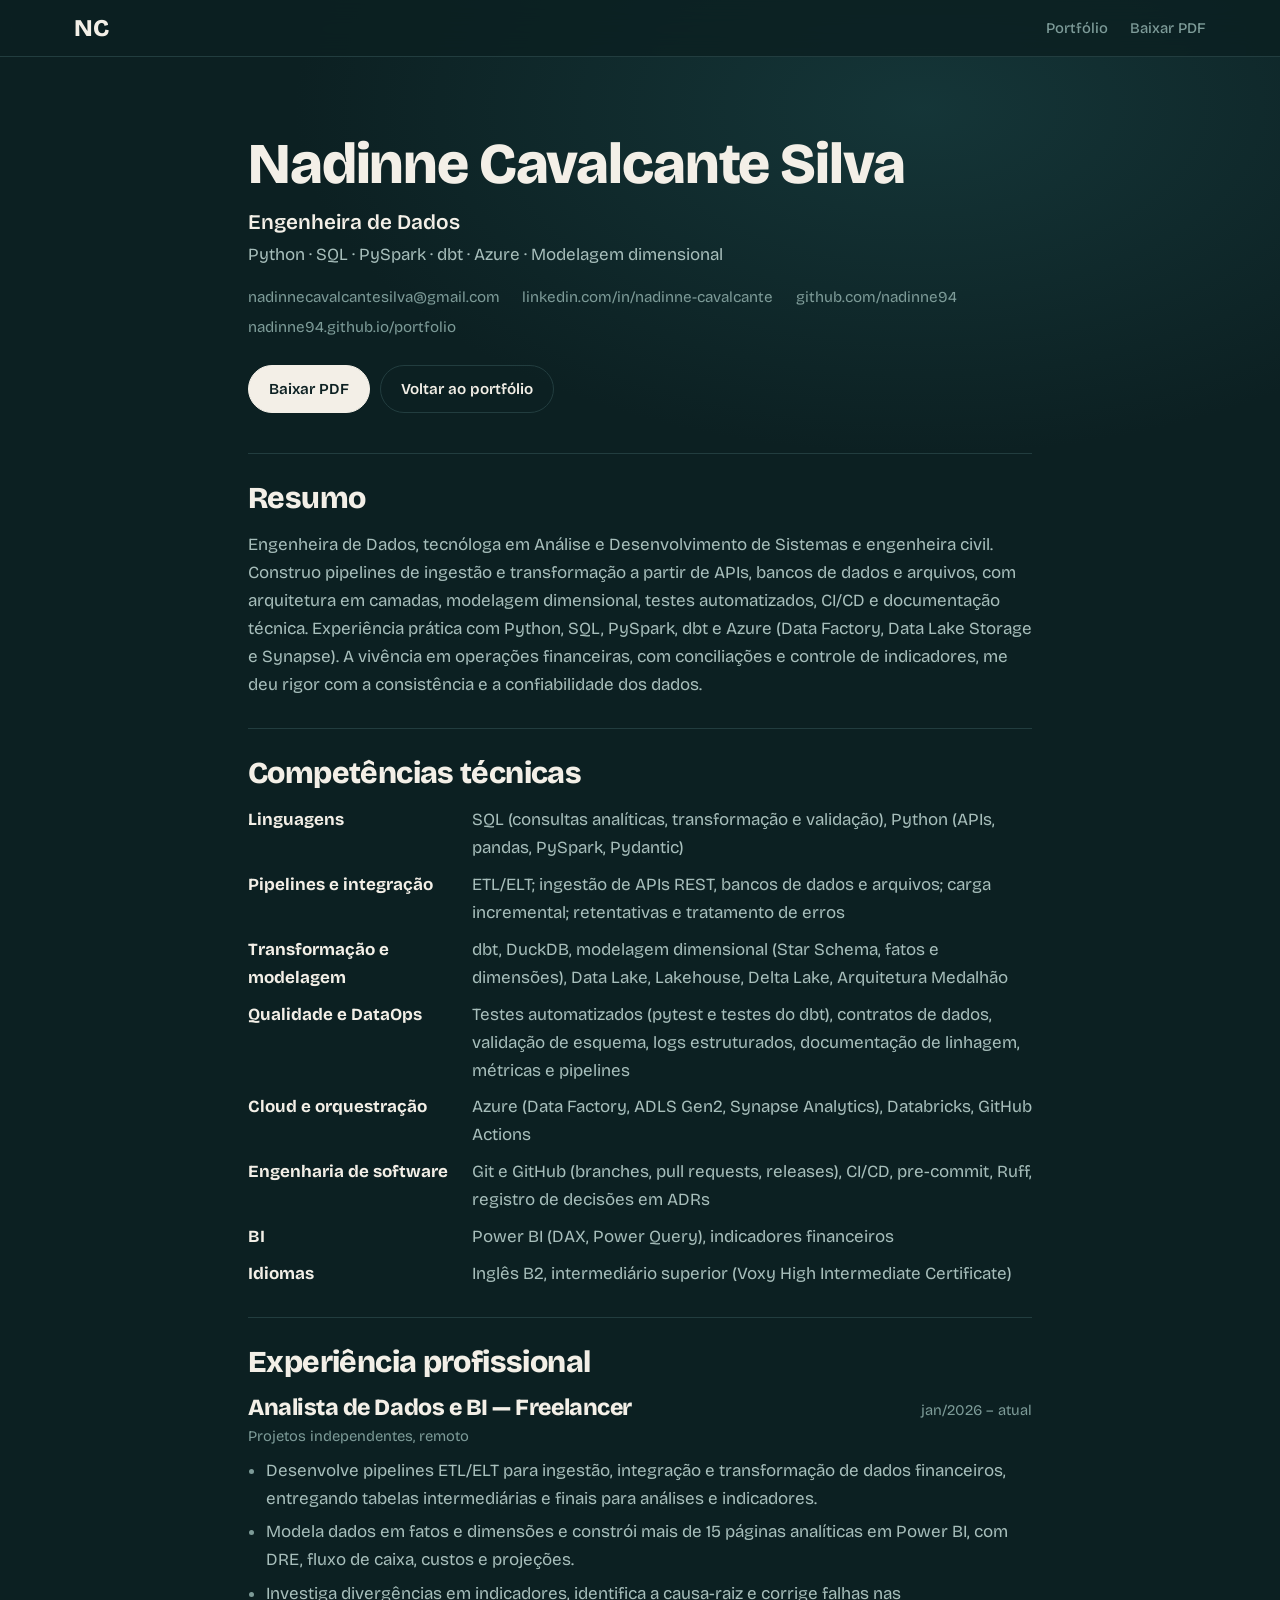
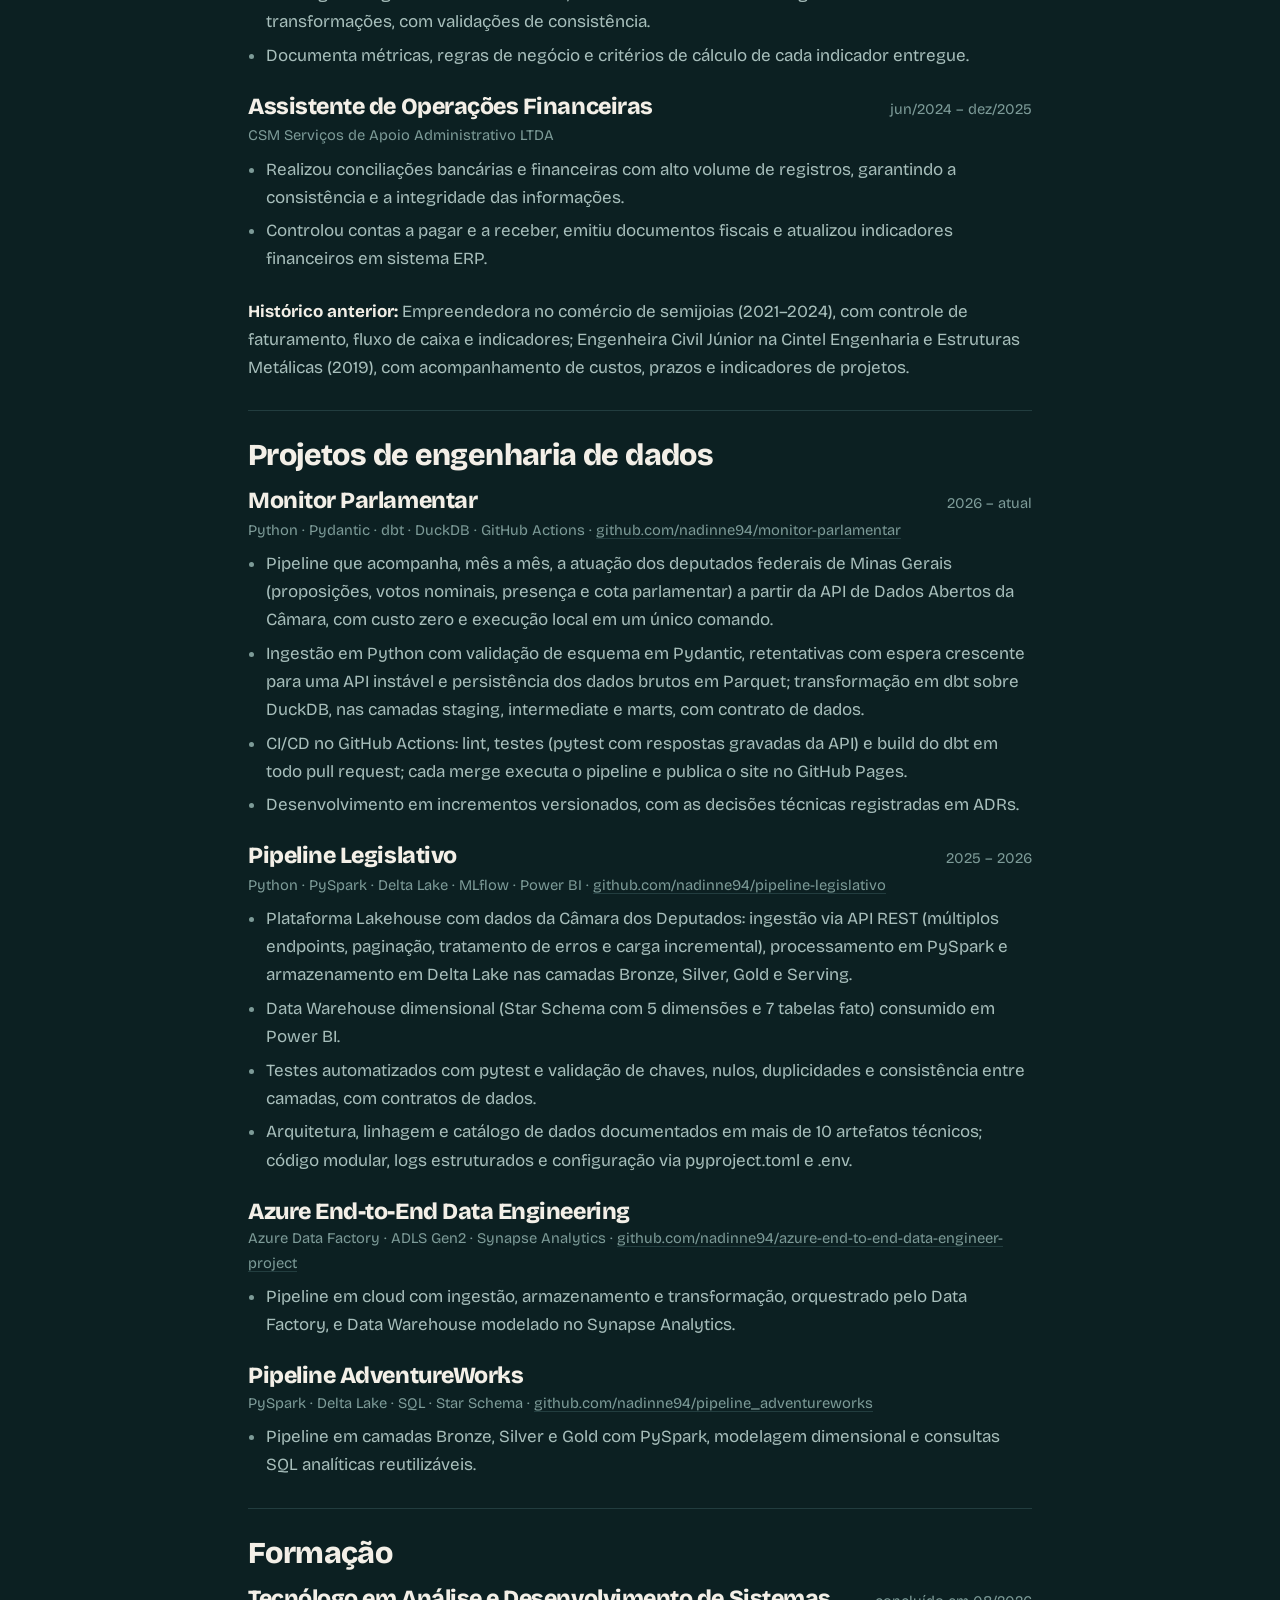
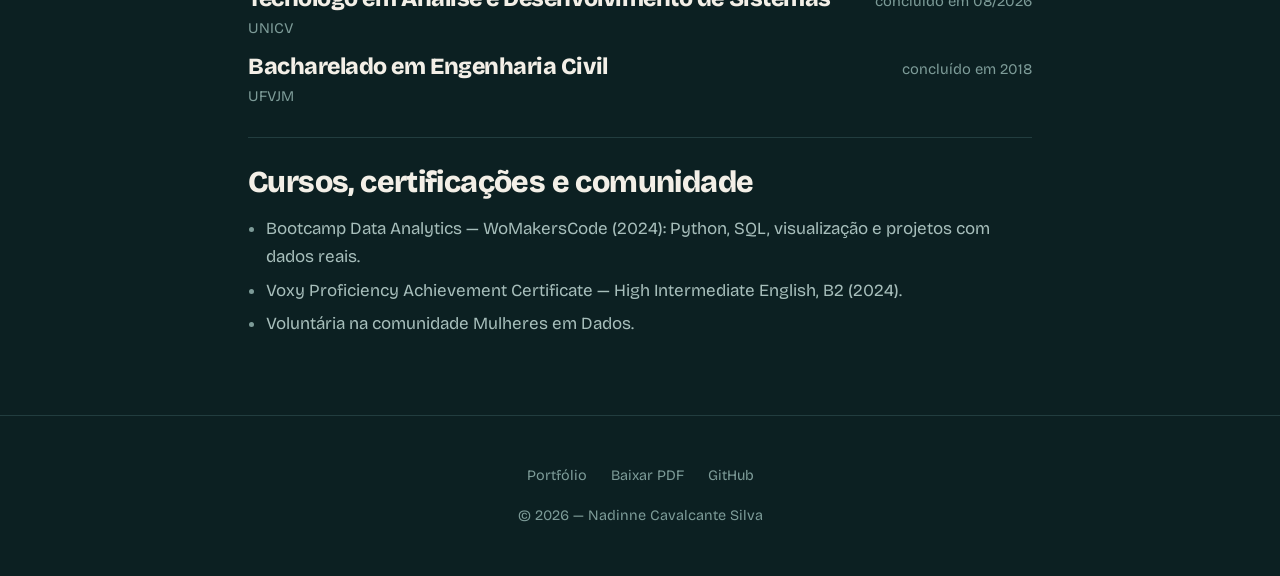
==== commit b3f8c538: "Atualiza links do Pipeline Legislativo" ====
--- a/curriculo/index.html
+++ b/curriculo/index.html
@@ -140,7 +140,7 @@
           <h3>Pipeline Legislativo</h3>
           <span class="cv-date">2025 – 2026</span>
         </div>
-        <p class="cv-org">Python · PySpark · Delta Lake · MLflow · Power BI · <a href="https://github.com/nadinne94/projeto_api_dados_abertos_camara">github.com/nadinne94/projeto_api_dados_abertos_camara</a></p>
+        <p class="cv-org">Python · PySpark · Delta Lake · MLflow · Power BI · <a href="https://github.com/nadinne94/pipeline-legislativo">github.com/nadinne94/pipeline-legislativo</a></p>
         <ul>
           <li>Plataforma Lakehouse com dados da Câmara dos Deputados: ingestão via API REST (múltiplos endpoints, paginação, tratamento de erros e carga incremental), processamento em PySpark e armazenamento em Delta Lake nas camadas Bronze, Silver, Gold e Serving.</li>
           <li>Data Warehouse dimensional (Star Schema com 5 dimensões e 7 tabelas fato) consumido em Power BI.</li>
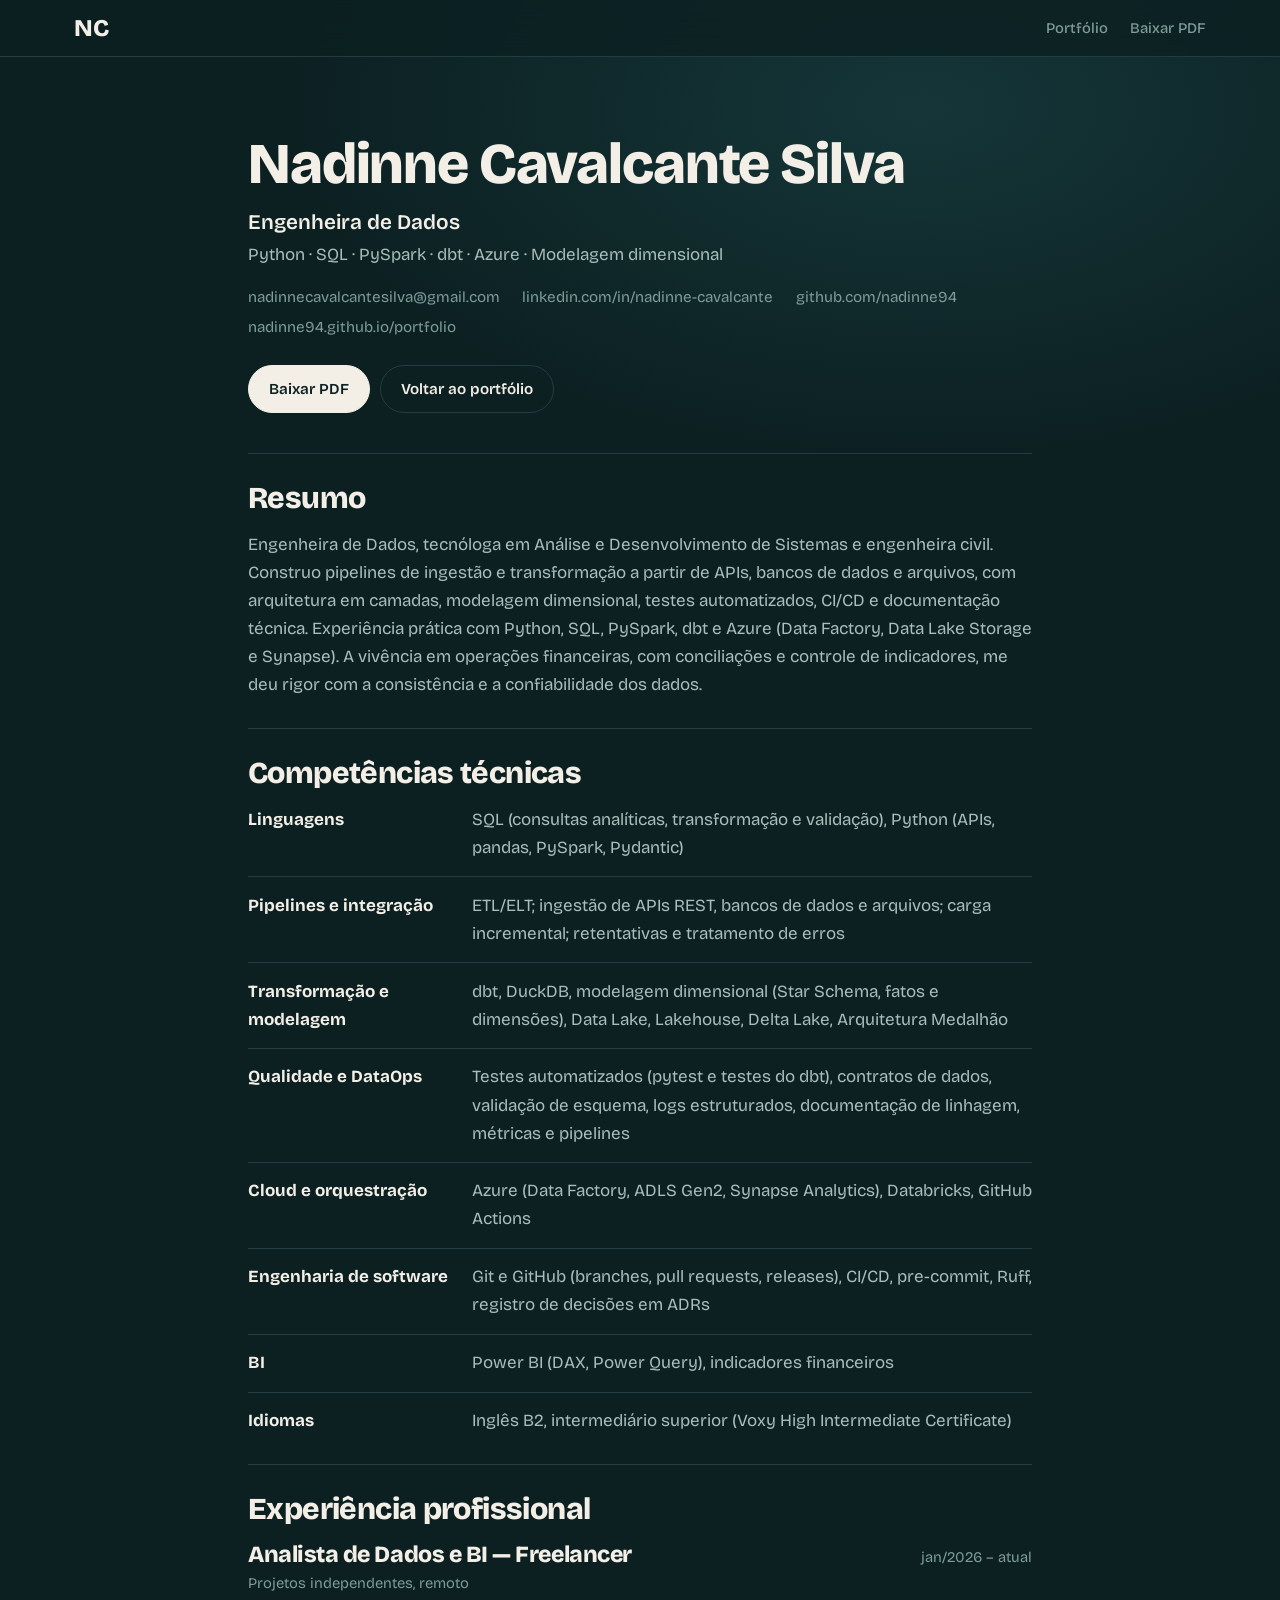
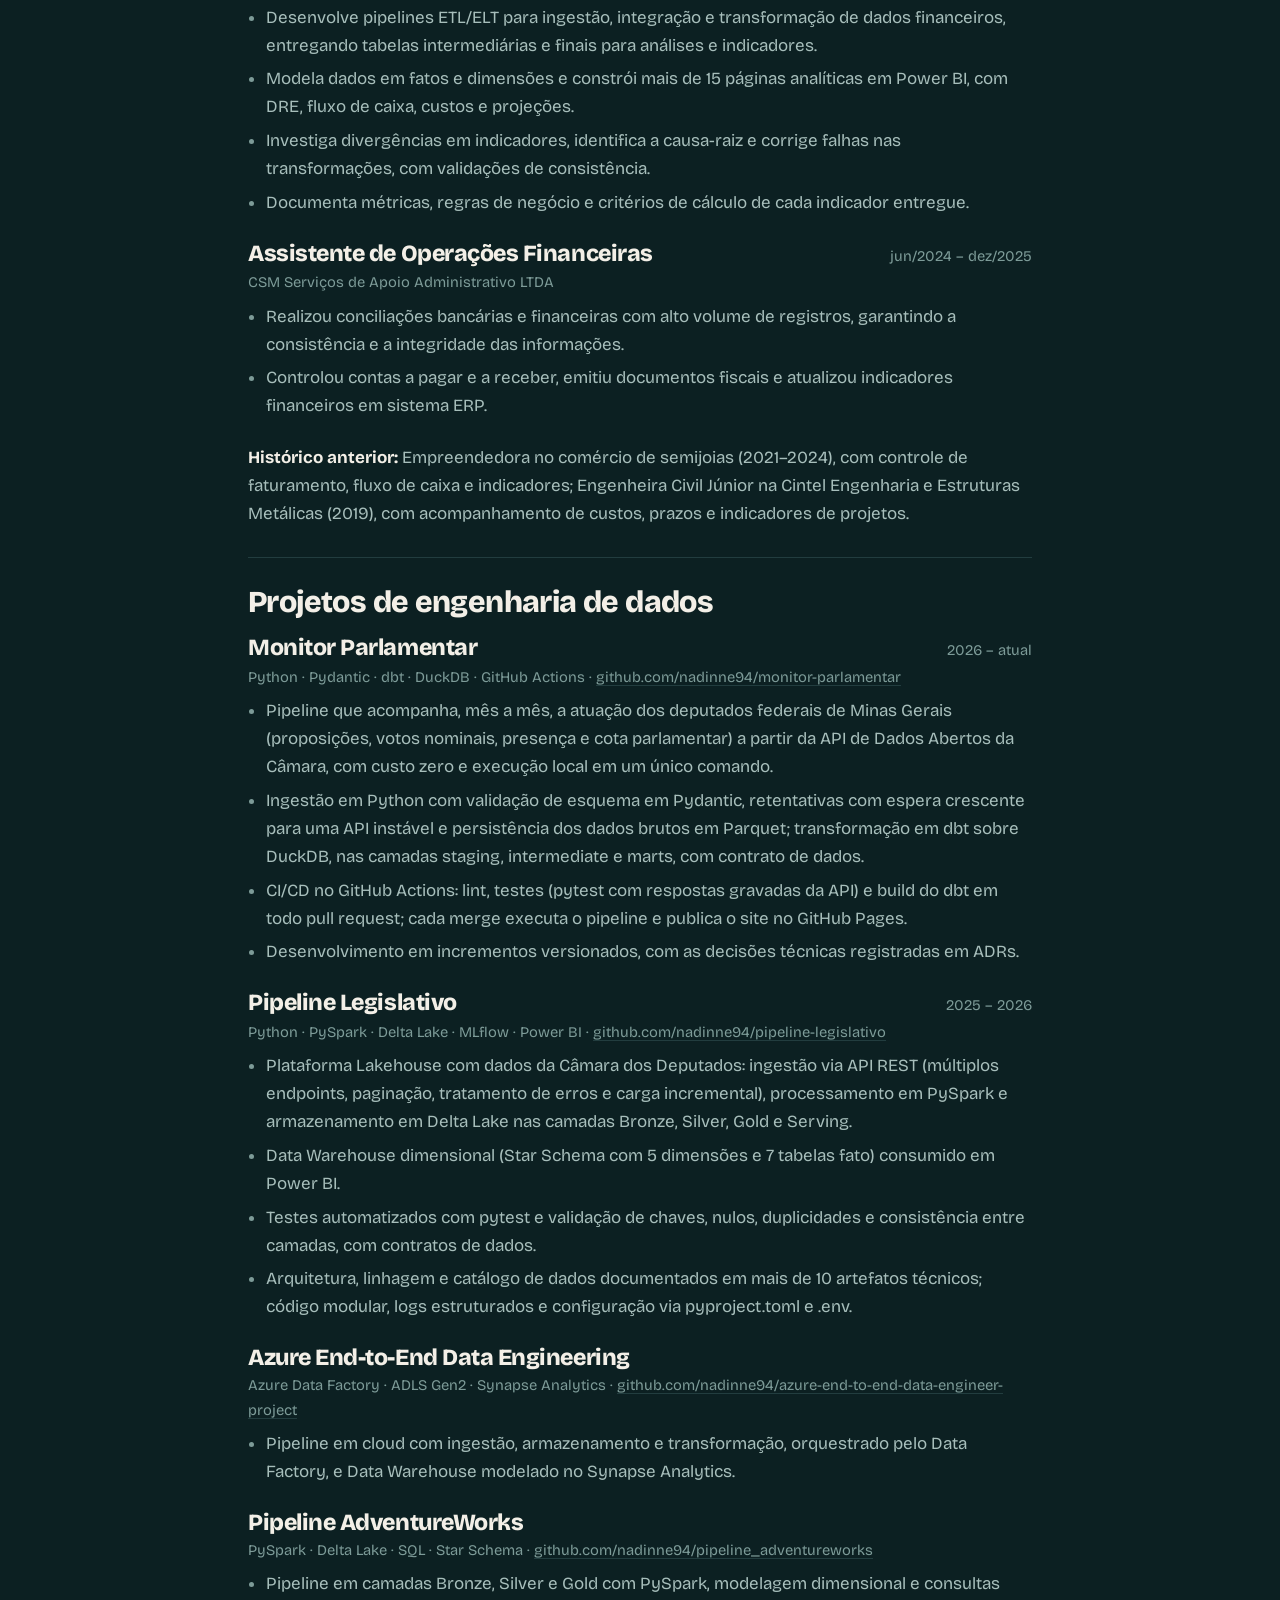
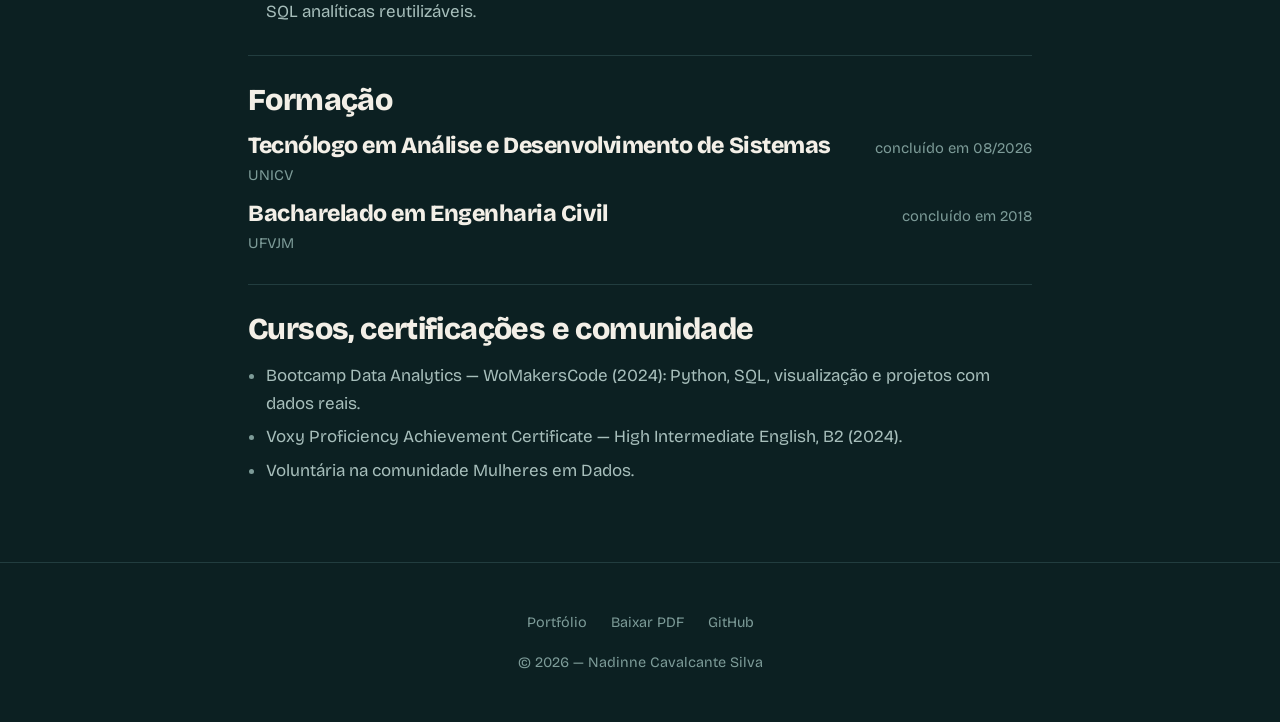
==== commit a4339c92: "Separadores entre as competências do currículo" ====
--- a/curriculo/index.html
+++ b/curriculo/index.html
@@ -23,8 +23,8 @@
   <link href="https://fonts.googleapis.com/css2?family=Bricolage+Grotesque:opsz,wdth,wght@12..96,75..100,200..800&display=swap" rel="stylesheet" />
   <link rel="icon" type="image/svg+xml" href="../assets/favicon.svg" />
   <meta name="theme-color" content="#0c2022" />
-  <link rel="stylesheet" href="../assets/css/styles.css?v=20261118" />
-  <link rel="stylesheet" href="../assets/css/curriculo.css?v=20261118" />
+  <link rel="stylesheet" href="../assets/css/styles.css?v=20261120" />
+  <link rel="stylesheet" href="../assets/css/curriculo.css?v=20261120" />
 </head>
 
 <!--
--- a/assets/css/styles.css
+++ b/assets/css/styles.css
@@ -164,6 +164,13 @@
 .card-tag { font-size: .78rem; padding: .2rem .6rem; }
 .card-link { display: inline-flex; margin-top: 1rem; color: hsl(var(--fg)); font-size: .95rem; font-weight: 600; text-decoration: underline; text-decoration-color: hsl(var(--muted-fg) / .5); text-underline-offset: .25em; }
 .card-link:hover { text-decoration-color: hsl(var(--fg)); }
+
+/* Rodapé do card: "Ver projeto" à esquerda e, quando houver, o status à direita.
+   Fica na mesma linha em todos os cards, então os títulos continuam alinhados. */
+.card-footer { margin-top: auto; padding-top: 1rem; display: flex; align-items: baseline; justify-content: space-between; gap: .75rem; flex-wrap: wrap; }
+.card .card-footer .card-link { margin-top: 0; padding-top: 0; }
+.card-status { display: inline-flex; align-items: center; gap: .45rem; font-size: .82rem; color: hsl(var(--faint-fg)); }
+.card-status::before { content: ""; align-self: center; width: 7px; height: 7px; border-radius: 999px; background: hsl(var(--muted-fg)); }
 
 /* Card inteiro clicável: o link do título se estende por todo o card */
 .card-title-link { color: inherit; }
--- a/assets/css/curriculo.css
+++ b/assets/css/curriculo.css
@@ -16,8 +16,11 @@
 .cv-section h2 { font-size: 1.9rem; line-height: 1; margin-bottom: 1.1rem; }
 .cv-section > p { color: hsl(var(--muted-fg)); }
 
-.cv-skills { display: grid; gap: .55rem; }
-.cv-skills div { display: grid; grid-template-columns: 13rem 1fr; gap: 1rem; }
+/* cada competência separada por um traço discreto */
+.cv-skills { display: grid; }
+.cv-skills div { display: grid; grid-template-columns: 13rem 1fr; gap: 1rem; padding: .9rem 0; border-top: 1px solid hsl(var(--border)); }
+.cv-skills div:first-child { border-top: 0; padding-top: 0; }
+.cv-skills div:last-child { padding-bottom: 0; }
 .cv-skills dt { font-weight: 700; }
 .cv-skills dd { color: hsl(var(--muted-fg)); }
 
@@ -36,7 +39,7 @@
 
 @media (max-width: 640px) {
   .cv { padding: 6.5rem 1rem 2rem; }
-  .cv-skills div { grid-template-columns: 1fr; gap: 0; }
+  .cv-skills div { grid-template-columns: 1fr; gap: .2rem; }
   .cv-actions { display: grid; grid-template-columns: 1fr; }
   .cv-actions .btn { width: 100%; }
   /* esta página não tem menu hambúrguer */
@@ -74,8 +77,7 @@
   .cv-section h2 { font-size: 10.5pt; font-weight: 800; letter-spacing: .06em; text-transform: uppercase; margin-bottom: 2mm; }
   .cv-section > p, .cv-skills dd, .cv-item ul, .cv-list, .cv-previous { color: #1a1a1a; }
 
-  .cv-skills { gap: 1mm; }
-  .cv-skills div { grid-template-columns: 42mm 1fr; gap: 3mm; }
+  .cv-skills div { grid-template-columns: 42mm 1fr; gap: 3mm; padding: .8mm 0; border-top: 0; }
   .cv-item + .cv-item { margin-top: 3mm; }
   .cv-item h3 { font-size: 10.2pt; font-weight: 700; line-height: 1.25; }
   .cv-date, .cv-org { font-size: 8.8pt; color: #3d4f4e; }
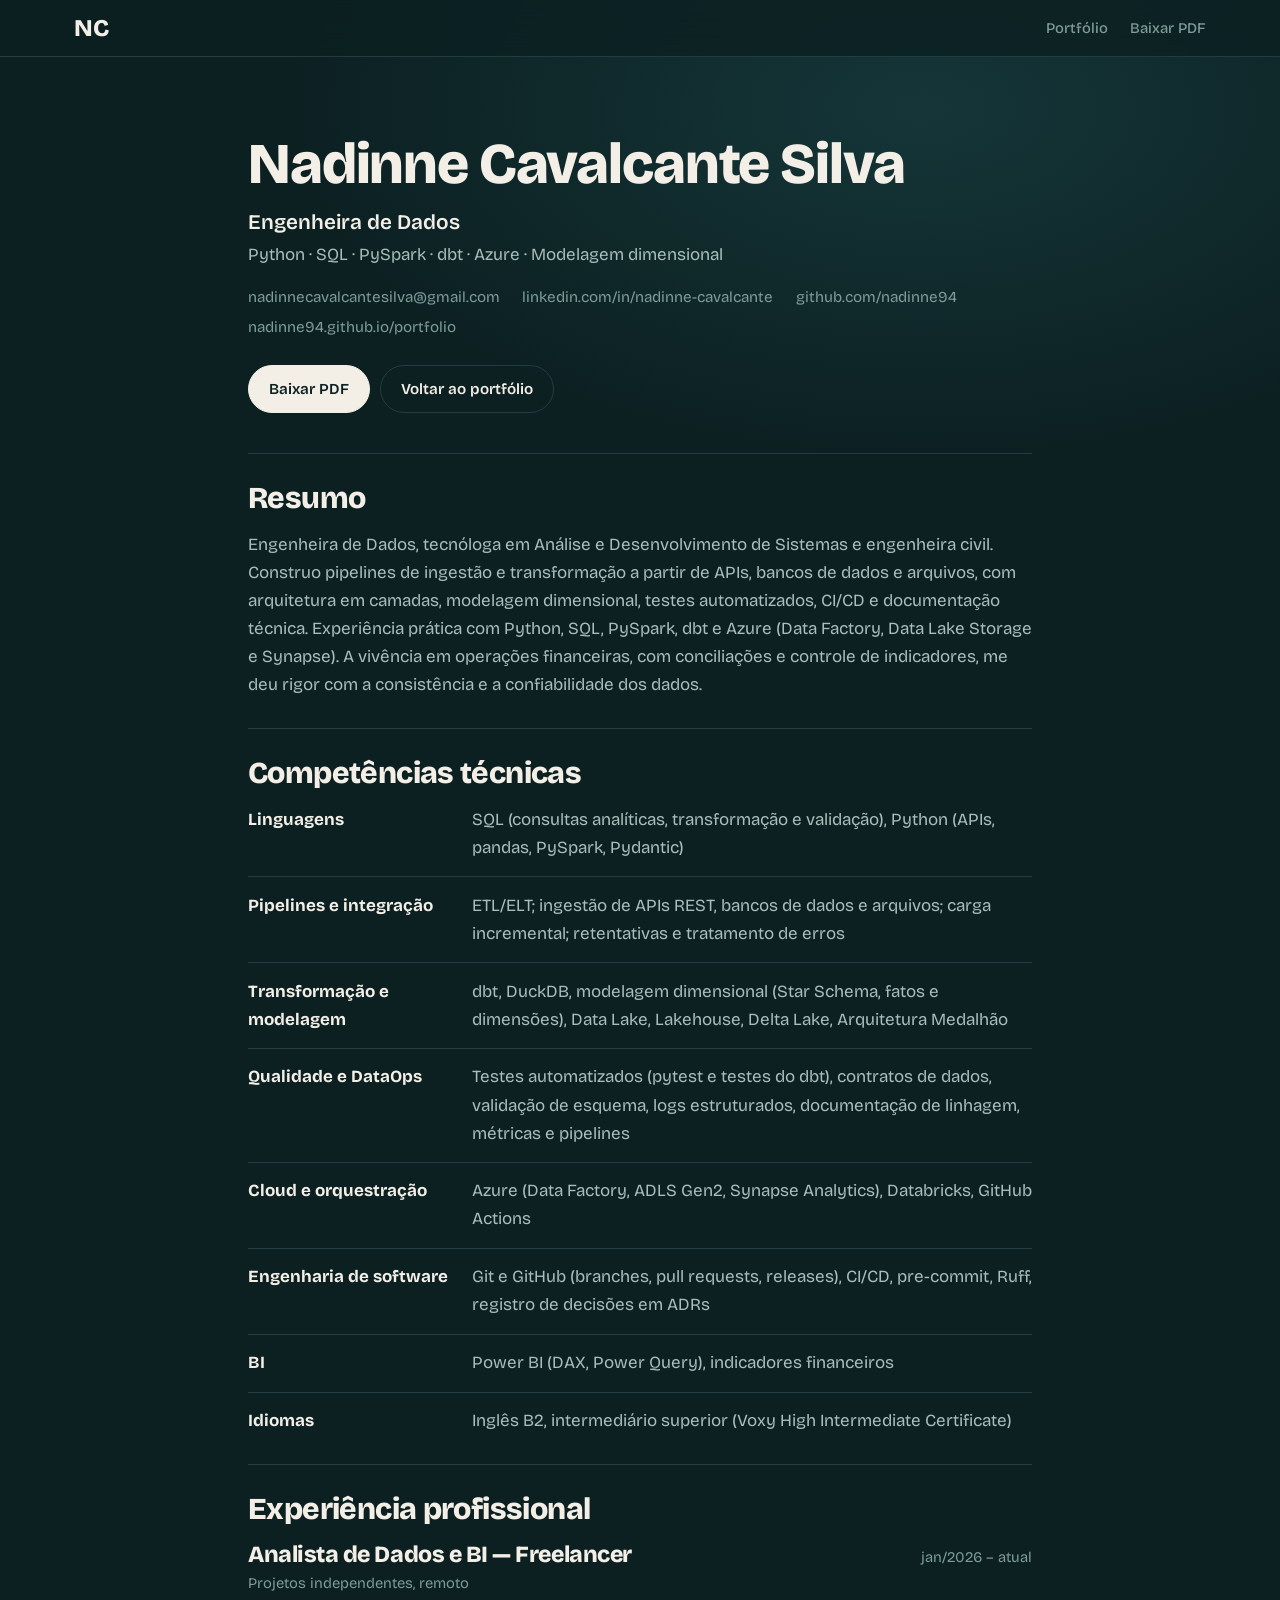
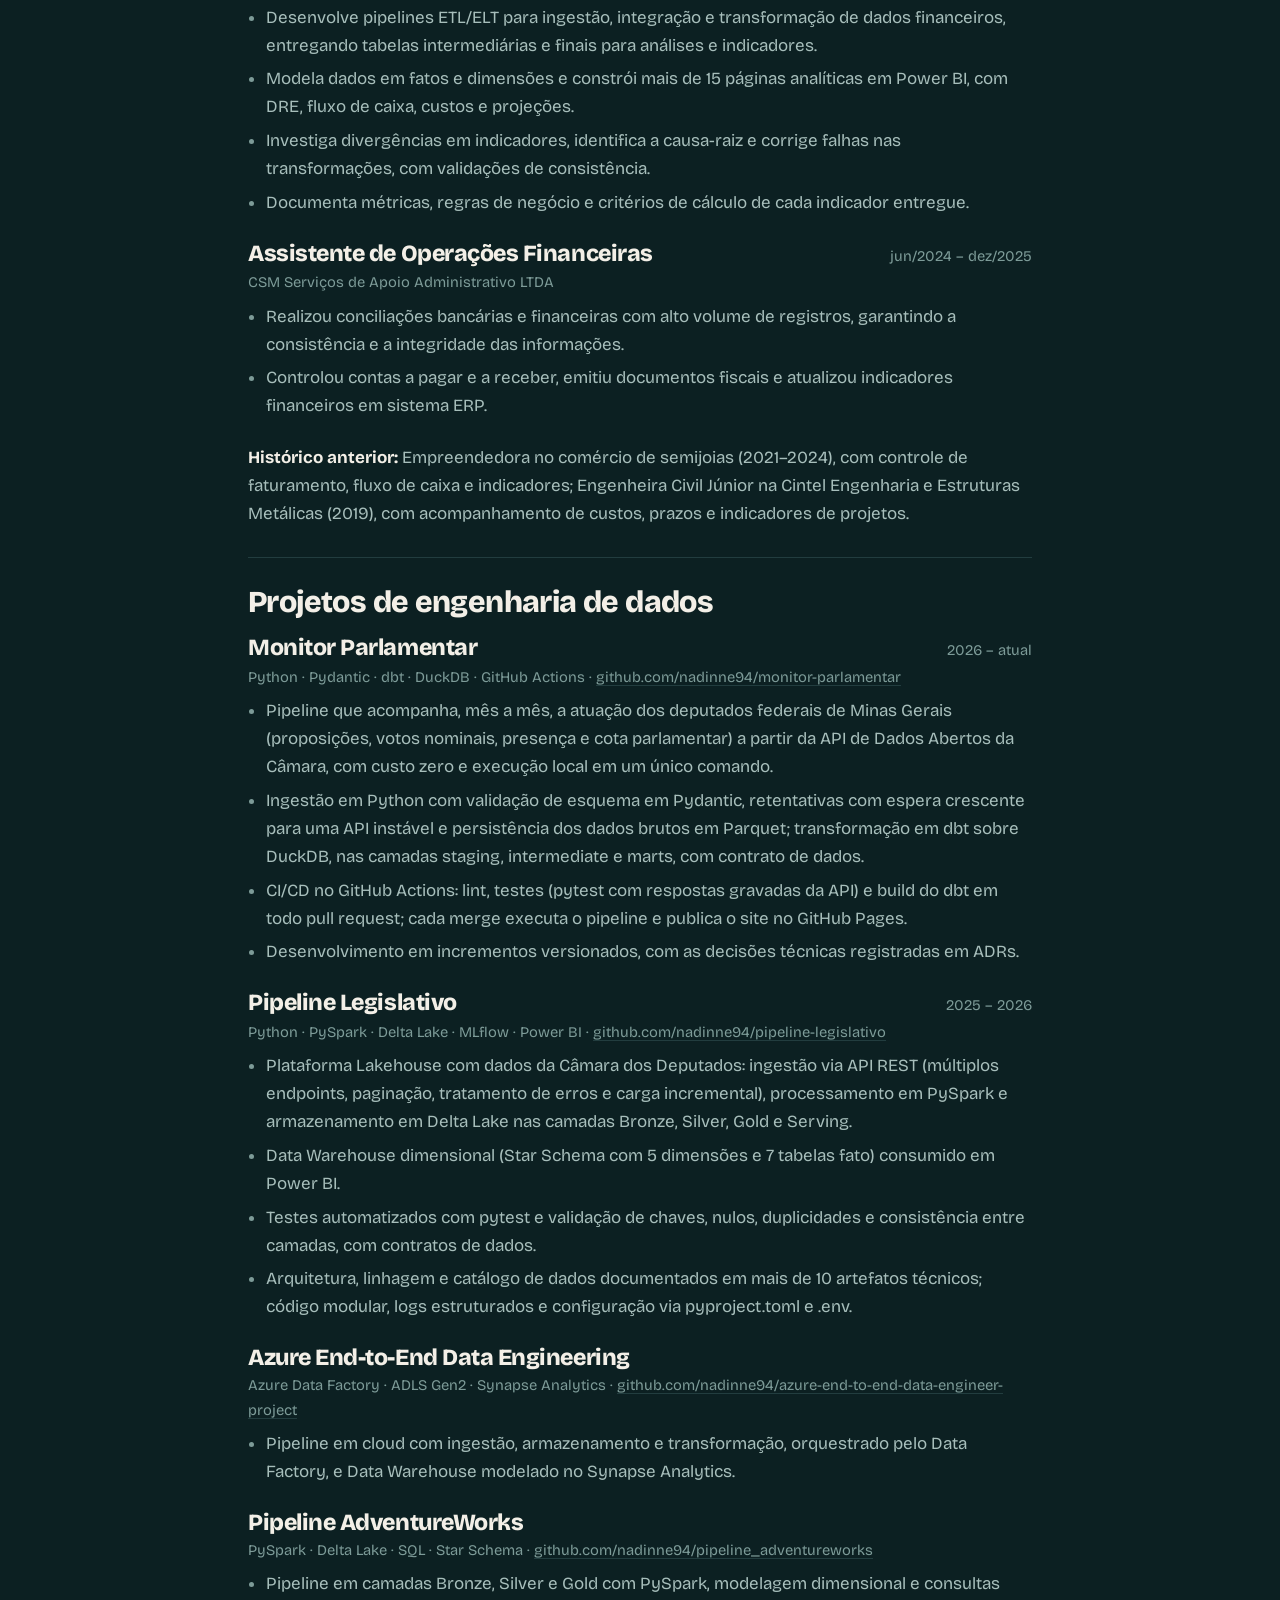
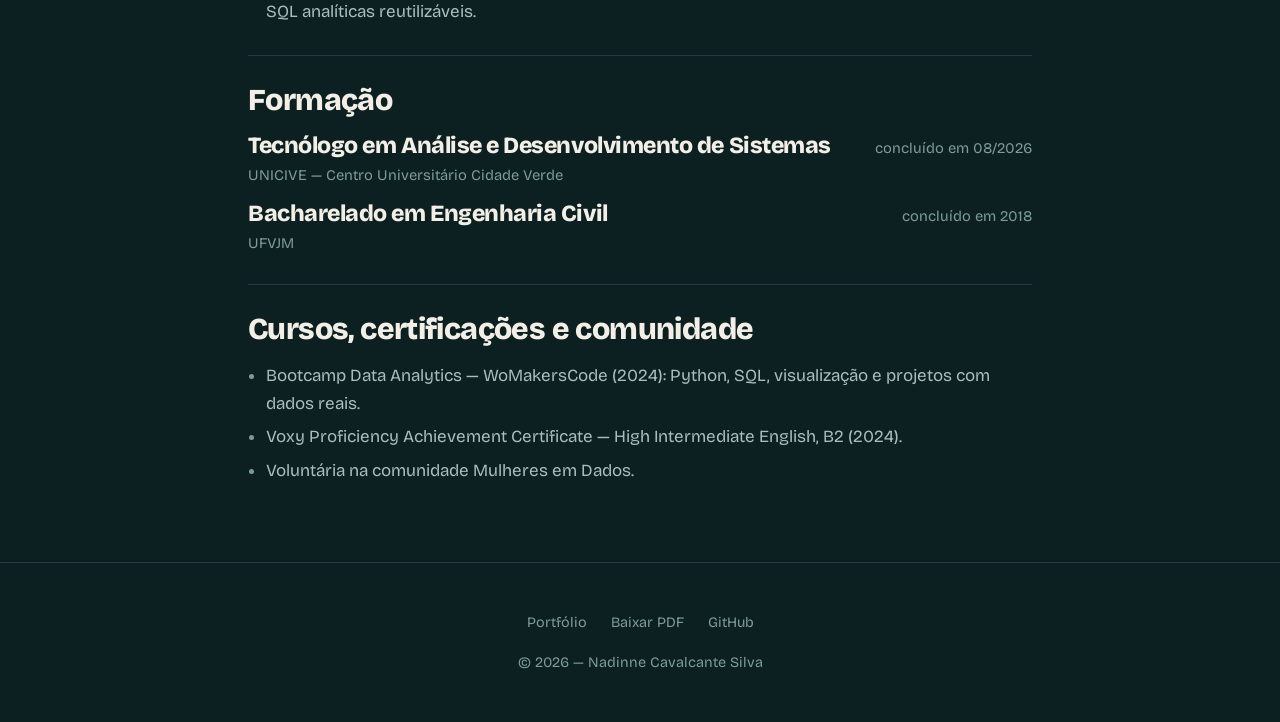
==== commit 86382cba: "Atualiza o nome da faculdade para UNICIVE" ====
--- a/curriculo/index.html
+++ b/curriculo/index.html
@@ -23,8 +23,8 @@
   <link href="https://fonts.googleapis.com/css2?family=Bricolage+Grotesque:opsz,wdth,wght@12..96,75..100,200..800&display=swap" rel="stylesheet" />
   <link rel="icon" type="image/svg+xml" href="../assets/favicon.svg" />
   <meta name="theme-color" content="#0c2022" />
-  <link rel="stylesheet" href="../assets/css/styles.css?v=20261120" />
-  <link rel="stylesheet" href="../assets/css/curriculo.css?v=20261120" />
+  <link rel="stylesheet" href="../assets/css/styles.css?v=20261121" />
+  <link rel="stylesheet" href="../assets/css/curriculo.css?v=20261121" />
 </head>
 
 <!--
@@ -177,7 +177,7 @@
           <h3>Tecnólogo em Análise e Desenvolvimento de Sistemas</h3>
           <span class="cv-date">concluído em 08/2026</span>
         </div>
-        <p class="cv-org">UNICV</p>
+        <p class="cv-org">UNICIVE — Centro Universitário Cidade Verde</p>
       </article>
       <article class="cv-item cv-item--compact">
         <div class="cv-item-head">
